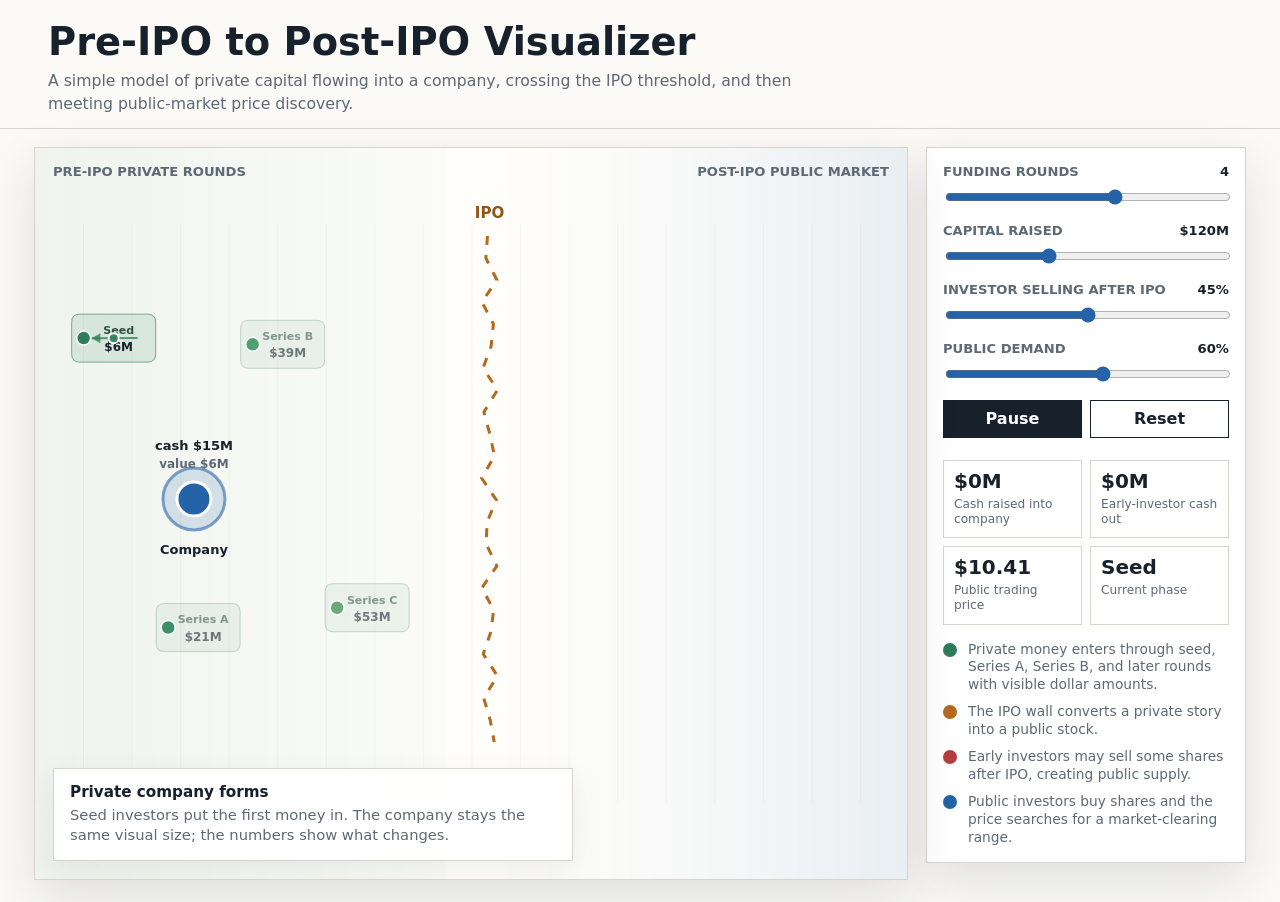
==== index.html @ 06669018 "Add IPO visualizer prototype" ====
<!doctype html>
<html lang="en">
<head>
  <meta charset="utf-8">
  <meta name="viewport" content="width=device-width, initial-scale=1">
  <title>Pre-IPO to Post-IPO Visualizer</title>
  <style>
    :root {
      --ink: #17212b;
      --muted: #5d6975;
      --paper: #fbfaf7;
      --line: #d9d4c9;
      --green: #2e7d58;
      --gold: #b36a1e;
      --blue: #2563a9;
      --red: #b43d3d;
      --panel: #ffffff;
      --shadow: 0 18px 48px rgba(23, 33, 43, 0.12);
    }

    * {
      box-sizing: border-box;
    }

    body {
      margin: 0;
      background: var(--paper);
      color: var(--ink);
      font-family: Inter, ui-sans-serif, system-ui, -apple-system, BlinkMacSystemFont, "Segoe UI", sans-serif;
    }

    main {
      min-height: 100vh;
      display: grid;
      grid-template-rows: auto 1fr;
    }

    header {
      padding: 22px clamp(18px, 4vw, 48px) 12px;
      border-bottom: 1px solid var(--line);
      background: rgba(251, 250, 247, 0.92);
    }

    h1 {
      margin: 0;
      font-size: clamp(1.55rem, 3vw, 2.55rem);
      line-height: 1.05;
      letter-spacing: 0;
    }

    .subhead {
      margin: 8px 0 0;
      max-width: 780px;
      color: var(--muted);
      font-size: 0.98rem;
      line-height: 1.45;
    }

    .app {
      display: grid;
      grid-template-columns: minmax(0, 1fr) 320px;
      gap: 18px;
      padding: 18px clamp(14px, 3vw, 34px) 24px;
      min-height: 0;
    }

    .stage-wrap {
      position: relative;
      min-height: 620px;
      border: 1px solid var(--line);
      background:
        linear-gradient(90deg, rgba(46, 125, 88, 0.08), rgba(46, 125, 88, 0.02) 47%, transparent 47%),
        linear-gradient(90deg, transparent 53%, rgba(37, 99, 169, 0.04), rgba(37, 99, 169, 0.10)),
        #fffefb;
      overflow: hidden;
      box-shadow: var(--shadow);
    }

    canvas {
      width: 100%;
      height: 100%;
      display: block;
    }

    .legend {
      position: absolute;
      left: 18px;
      right: 18px;
      top: 16px;
      display: flex;
      justify-content: space-between;
      pointer-events: none;
      color: var(--muted);
      font-size: 0.82rem;
      font-weight: 700;
      text-transform: uppercase;
    }

    .callout {
      position: absolute;
      left: 18px;
      bottom: 18px;
      width: min(520px, calc(100% - 36px));
      padding: 14px 16px;
      border: 1px solid var(--line);
      background: rgba(255, 255, 255, 0.92);
      box-shadow: 0 10px 30px rgba(23, 33, 43, 0.08);
    }

    .callout strong {
      display: block;
      margin-bottom: 4px;
      font-size: 0.95rem;
    }

    .callout span {
      display: block;
      color: var(--muted);
      font-size: 0.92rem;
      line-height: 1.4;
    }

    aside {
      align-self: start;
      border: 1px solid var(--line);
      background: var(--panel);
      box-shadow: var(--shadow);
      padding: 16px;
    }

    .controls {
      display: grid;
      gap: 16px;
    }

    .control {
      display: grid;
      gap: 8px;
    }

    label {
      display: flex;
      align-items: baseline;
      justify-content: space-between;
      gap: 12px;
      color: var(--muted);
      font-size: 0.82rem;
      font-weight: 700;
      text-transform: uppercase;
    }

    output {
      color: var(--ink);
      font-variant-numeric: tabular-nums;
    }

    input[type="range"] {
      width: 100%;
      accent-color: var(--blue);
    }

    .buttons {
      display: grid;
      grid-template-columns: 1fr 1fr;
      gap: 8px;
    }

    button {
      border: 1px solid var(--ink);
      background: var(--ink);
      color: white;
      min-height: 38px;
      font: inherit;
      font-weight: 750;
      cursor: pointer;
    }

    button.secondary {
      background: white;
      color: var(--ink);
    }

    .metrics {
      display: grid;
      grid-template-columns: 1fr 1fr;
      gap: 8px;
      margin-top: 6px;
    }

    .metric {
      border: 1px solid var(--line);
      padding: 10px;
      min-height: 74px;
    }

    .metric b {
      display: block;
      font-size: 1.25rem;
      line-height: 1.05;
      font-variant-numeric: tabular-nums;
    }

    .metric span {
      display: block;
      margin-top: 5px;
      color: var(--muted);
      font-size: 0.76rem;
      line-height: 1.25;
    }

    .key {
      margin-top: 16px;
      display: grid;
      gap: 9px;
      color: var(--muted);
      font-size: 0.86rem;
      line-height: 1.3;
    }

    .key-row {
      display: grid;
      grid-template-columns: 16px 1fr;
      gap: 9px;
      align-items: start;
    }

    .swatch {
      width: 14px;
      height: 14px;
      margin-top: 2px;
      border-radius: 50%;
      background: var(--blue);
    }

    .swatch.green {
      background: var(--green);
    }

    .swatch.gold {
      background: var(--gold);
    }

    .swatch.red {
      background: var(--red);
    }

    @media (max-width: 900px) {
      .app {
        grid-template-columns: 1fr;
      }

      .stage-wrap {
        min-height: 560px;
      }

      aside {
        order: -1;
      }
    }

    @media (max-width: 560px) {
      header {
        padding-top: 16px;
      }

      .stage-wrap {
        min-height: 500px;
      }

      .legend {
        font-size: 0.7rem;
      }

      .callout {
        padding: 12px;
      }
    }
  </style>
</head>
<body>
  <main>
    <header>
      <h1>Pre-IPO to Post-IPO Visualizer</h1>
      <p class="subhead">A simple model of private capital flowing into a company, crossing the IPO threshold, and then meeting public-market price discovery.</p>
    </header>

    <section class="app" aria-label="IPO visualizer">
      <div class="stage-wrap">
        <div class="legend">
          <span>Pre-IPO private rounds</span>
          <span>Post-IPO public market</span>
        </div>
        <canvas id="stage" aria-label="Animated diagram of private funding rounds and public market trading"></canvas>
        <div class="callout" aria-live="polite">
          <strong id="callout-title">Private company forms</strong>
          <span id="callout-copy">The company starts as a small dot. Early believers provide capital before the stock is public.</span>
        </div>
      </div>

      <aside>
        <div class="controls">
          <div class="control">
            <label for="rounds">Funding rounds <output id="rounds-out">4</output></label>
            <input id="rounds" type="range" min="1" max="6" value="4">
          </div>

          <div class="control">
            <label for="capital">Capital raised <output id="capital-out">$120M</output></label>
            <input id="capital" type="range" min="20" max="300" step="10" value="120">
          </div>

          <div class="control">
            <label for="selloff">Investor selling after IPO <output id="selloff-out">45%</output></label>
            <input id="selloff" type="range" min="0" max="90" step="5" value="45">
          </div>

          <div class="control">
            <label for="demand">Public demand <output id="demand-out">60%</output></label>
            <input id="demand" type="range" min="10" max="100" step="5" value="60">
          </div>

          <div class="buttons">
            <button id="play">Play</button>
            <button id="reset" class="secondary">Reset</button>
          </div>

          <div class="metrics">
            <div class="metric">
              <b id="value">$0M</b>
              <span>Cash raised into company</span>
            </div>
            <div class="metric">
              <b id="pressure">0%</b>
              <span>Early-investor cash out</span>
            </div>
            <div class="metric">
              <b id="price">$10.00</b>
              <span>Public trading price</span>
            </div>
            <div class="metric">
              <b id="phase">Seed</b>
              <span>Current phase</span>
            </div>
          </div>
        </div>

        <div class="key">
          <div class="key-row"><i class="swatch green"></i><span>Private money enters through seed, Series A, Series B, and later rounds with visible dollar amounts.</span></div>
          <div class="key-row"><i class="swatch gold"></i><span>The IPO wall converts a private story into a public stock.</span></div>
          <div class="key-row"><i class="swatch red"></i><span>Early investors may sell some shares after IPO, creating public supply.</span></div>
          <div class="key-row"><i class="swatch"></i><span>Public investors buy shares and the price searches for a market-clearing range.</span></div>
        </div>
      </aside>
    </section>
  </main>

  <script>
    const canvas = document.querySelector("#stage");
    const ctx = canvas.getContext("2d");
    const controls = {
      rounds: document.querySelector("#rounds"),
      capital: document.querySelector("#capital"),
      selloff: document.querySelector("#selloff"),
      demand: document.querySelector("#demand")
    };
    const output = {
      rounds: document.querySelector("#rounds-out"),
      capital: document.querySelector("#capital-out"),
      selloff: document.querySelector("#selloff-out"),
      demand: document.querySelector("#demand-out"),
      value: document.querySelector("#value"),
      pressure: document.querySelector("#pressure"),
      price: document.querySelector("#price"),
      phase: document.querySelector("#phase"),
      calloutTitle: document.querySelector("#callout-title"),
      calloutCopy: document.querySelector("#callout-copy")
    };
    const playButton = document.querySelector("#play");
    const resetButton = document.querySelector("#reset");

    let progress = 0;
    let playing = true;
    let lastTime = performance.now();

    const roundPalette = ["#2e7d58", "#3c8f66", "#4f9f73", "#6aa978", "#8a9954", "#9f7d32"];
    const roundNames = ["Seed", "Series A", "Series B", "Series C", "Series D", "Growth"];

    const phases = [
      {
        title: "Private company forms",
        copy: "Seed investors put the first money in. The company stays the same visual size; the numbers show what changes.",
        label: "Seed"
      },
      {
        title: "Private rounds fund the company",
        copy: "Seed, Series A, Series B, and later investors send cash into the company before anyone can buy it publicly.",
        label: "Series"
      },
      {
        title: "The company crosses the IPO wall",
        copy: "At IPO, the company becomes a public stock. Some new cash may go to the company, and some shares come from existing holders.",
        label: "IPO"
      },
      {
        title: "Early investors start cashing out",
        copy: "After the IPO and lockup windows, earlier investors can sell some shares. Red arrows show cash moving back to those holders.",
        label: "Exits"
      },
      {
        title: "Price discovery",
        copy: "Public investors buy and sell shares. The price settles around supply, demand, results, expectations, and market mood.",
        label: "Market"
      }
    ];

    function clamp(value, min, max) {
      return Math.max(min, Math.min(max, value));
    }

    function ease(t) {
      return t < 0.5 ? 4 * t * t * t : 1 - Math.pow(-2 * t + 2, 3) / 2;
    }

    function resize() {
      const rect = canvas.parentElement.getBoundingClientRect();
      const dpr = window.devicePixelRatio || 1;
      canvas.width = Math.floor(rect.width * dpr);
      canvas.height = Math.floor(rect.height * dpr);
      canvas.style.width = `${rect.width}px`;
      canvas.style.height = `${rect.height}px`;
      ctx.setTransform(dpr, 0, 0, dpr, 0, 0);
      draw();
    }

    function values() {
      return {
        rounds: Number(controls.rounds.value),
        capital: Number(controls.capital.value),
        selloff: Number(controls.selloff.value),
        demand: Number(controls.demand.value)
      };
    }

    function roundModel(state) {
      const weights = [0.035, 0.12, 0.22, 0.3, 0.35, 0.42].slice(0, state.rounds);
      const totalWeight = weights.reduce((sum, item) => sum + item, 0);
      let running = 0;

      return weights.map((weight, index) => {
        const amount = Math.max(1, Math.round(state.capital * weight / totalWeight));
        running += amount;
        const valuationMultiple = [8, 6, 5, 4.2, 3.7, 3.3][index] || 3;
        const valuation = Math.round(running * valuationMultiple + index * state.capital * 0.22);

        return {
          name: roundNames[index],
          amount,
          cumulative: running,
          valuation,
          color: roundPalette[index]
        };
      });
    }

    function currentCompanyX(w, wallX) {
      const leftStart = Math.max(94, w * 0.17);
      const leftLate = wallX - Math.max(70, w * 0.08);
      const publicSpot = wallX + Math.max(96, w * 0.13);

      if (progress < 0.5) {
        return leftStart + (leftLate - leftStart) * ease(clamp(progress / 0.5, 0, 1));
      }

      return leftLate + (publicSpot - leftLate) * ease(clamp((progress - 0.5) / 0.2, 0, 1));
    }

    function updateLabels(state) {
      output.rounds.value = state.rounds;
      output.capital.value = `$${state.capital}M`;
      output.selloff.value = `${state.selloff}%`;
      output.demand.value = `${state.demand}%`;

      const rounds = roundModel(state);
      const fundedCount = Math.min(
        state.rounds,
        Math.floor(state.rounds * clamp((progress - 0.06) / 0.4, 0, 1) + 0.001)
      );
      const cashRaised = rounds.slice(0, fundedCount).reduce((sum, item) => sum + item.amount, 0);
      const postIpo = clamp((progress - 0.56) / 0.44, 0, 1);
      const ipoPrimary = Math.round(state.capital * 0.42 * clamp((progress - 0.54) / 0.2, 0, 1));
      const exitCash = Math.round(state.capital * state.selloff / 100 * 0.82 * clamp((progress - 0.66) / 0.26, 0, 1));
      const fairPrice = 10 + state.capital / 45 + state.demand / 11 - state.selloff / 17;
      const wave = Math.sin(progress * Math.PI * 8) * (1 - Math.min(postIpo, 0.85)) * 1.2;
      const price = clamp(10 + (fairPrice - 10) * postIpo + wave, 3.25, 42);
      const phaseIndex = progress < 0.22 ? 0 : progress < 0.5 ? 1 : progress < 0.62 ? 2 : progress < 0.8 ? 3 : 4;

      output.value.textContent = `$${cashRaised + ipoPrimary}M`;
      output.pressure.textContent = `$${exitCash}M`;
      output.price.textContent = `$${price.toFixed(2)}`;
      output.phase.textContent = phases[phaseIndex].label;
      output.calloutTitle.textContent = phases[phaseIndex].title;
      output.calloutCopy.textContent = phases[phaseIndex].copy;
    }

    function line(x1, y1, x2, y2, color, width = 2, dash = []) {
      ctx.save();
      ctx.strokeStyle = color;
      ctx.lineWidth = width;
      ctx.setLineDash(dash);
      ctx.beginPath();
      ctx.moveTo(x1, y1);
      ctx.lineTo(x2, y2);
      ctx.stroke();
      ctx.restore();
    }

    function arrow(x1, y1, x2, y2, color, width = 2, dash = []) {
      const angle = Math.atan2(y2 - y1, x2 - x1);
      const headLength = 10;
      line(x1, y1, x2, y2, color, width, dash);
      ctx.save();
      ctx.fillStyle = color;
      ctx.beginPath();
      ctx.moveTo(x2, y2);
      ctx.lineTo(x2 - headLength * Math.cos(angle - Math.PI / 6), y2 - headLength * Math.sin(angle - Math.PI / 6));
      ctx.lineTo(x2 - headLength * Math.cos(angle + Math.PI / 6), y2 - headLength * Math.sin(angle + Math.PI / 6));
      ctx.closePath();
      ctx.fill();
      ctx.restore();
    }

    function circle(x, y, radius, fill, stroke = "rgba(23,33,43,.2)", width = 1) {
      ctx.save();
      ctx.fillStyle = fill;
      ctx.strokeStyle = stroke;
      ctx.lineWidth = width;
      ctx.beginPath();
      ctx.arc(x, y, radius, 0, Math.PI * 2);
      ctx.fill();
      ctx.stroke();
      ctx.restore();
    }

    function text(copy, x, y, size, color = "#17212b", weight = 700, align = "center") {
      ctx.save();
      ctx.fillStyle = color;
      ctx.font = `${weight} ${size}px Inter, system-ui, sans-serif`;
      ctx.textAlign = align;
      ctx.textBaseline = "middle";
      ctx.fillText(copy, x, y);
      ctx.restore();
    }

    function roundRect(x, y, width, height, radius, fill, stroke = "rgba(23,33,43,.15)") {
      ctx.save();
      ctx.fillStyle = fill;
      ctx.strokeStyle = stroke;
      ctx.lineWidth = 1;
      ctx.beginPath();
      ctx.moveTo(x + radius, y);
      ctx.lineTo(x + width - radius, y);
      ctx.quadraticCurveTo(x + width, y, x + width, y + radius);
      ctx.lineTo(x + width, y + height - radius);
      ctx.quadraticCurveTo(x + width, y + height, x + width - radius, y + height);
      ctx.lineTo(x + radius, y + height);
      ctx.quadraticCurveTo(x, y + height, x, y + height - radius);
      ctx.lineTo(x, y + radius);
      ctx.quadraticCurveTo(x, y, x + radius, y);
      ctx.fill();
      ctx.stroke();
      ctx.restore();
    }

    function drawIpoWall(x, top, bottom) {
      ctx.save();
      ctx.strokeStyle = "#b36a1e";
      ctx.lineWidth = 3;
      ctx.setLineDash([9, 10]);
      ctx.beginPath();
      for (let y = top; y <= bottom; y += 22) {
        const offset = Math.sin(y * 0.11) * 8;
        ctx.lineTo(x + offset, y);
      }
      ctx.stroke();
      ctx.restore();
      text("IPO", x, top - 22, 15, "#8f5418", 800);
    }

    function investorPosition(index, count, w, h, wallX) {
      const t = count === 1 ? 0.5 : index / (count - 1);
      const x = w * 0.09 + t * Math.max(1, wallX - w * 0.23);
      const y = h * (index % 2 === 0 ? 0.26 : 0.64) + Math.sin(index * 1.3) * 12;
      return { x, y };
    }

    function drawCompany(x, y, state, rounds, publicMode = false) {
      const fundedProgress = clamp((progress - 0.06) / 0.4, 0, 1);
      const fundedCash = Math.round(state.capital * fundedProgress);
      const latestRound = rounds[Math.min(rounds.length - 1, Math.floor(rounds.length * fundedProgress))] || rounds[0];
      const valuation = latestRound ? Math.round(latestRound.valuation * fundedProgress) : 0;

      circle(x, y, 31, publicMode ? "rgba(179, 106, 30, 0.18)" : "rgba(37, 99, 169, 0.16)", publicMode ? "rgba(179, 106, 30, 0.92)" : "rgba(37, 99, 169, 0.58)", 3);
      circle(x, y, 17, publicMode ? "#b36a1e" : "#2563a9", "white", 3);
      text(publicMode ? "IPO Co." : "Company", x, y + 52, 13, "#17212b", 850);
      text(`cash $${fundedCash}M`, x, y - 52, 13, "#17212b", 850);
      text(`value $${valuation}M`, x, y - 34, 12, "#5d6975", 750);
    }

    function drawFunding(state, w, h, wallX) {
      const centerY = h * 0.48;
      const companyX = currentCompanyX(w, wallX);
      const rounds = roundModel(state);
      const roundsVisible = Math.ceil(state.rounds * clamp((progress - 0.04) / 0.42, 0, 1));

      for (let i = 0; i < state.rounds; i += 1) {
        const round = rounds[i];
        const { x, y } = investorPosition(i, state.rounds, w, h, wallX);
        const active = i < roundsVisible;
        const alpha = active ? 1 : 0.2;
        roundRect(x - 42, y - 24, 84, 48, 8, `rgba(46, 125, 88, ${0.05 + alpha * 0.08})`, `rgba(46, 125, 88, ${0.18 + alpha * 0.42})`);
        circle(x - 30, y, 7, round.color, "white", 1.5);
        text(round.name, x + 5, y - 7, 11, `rgba(46, 81, 68, ${0.45 + alpha * 0.55})`, 850);
        text(`$${round.amount}M`, x + 5, y + 10, 12, `rgba(23, 33, 43, ${0.48 + alpha * 0.52})`, 850);

        const fly = clamp((progress - 0.1 - i * 0.045) / 0.22, 0, 1);
        const px = x + (companyX - x) * ease(fly);
        const py = y + (centerY - y) * ease(fly);
        if (fly > 0 && fly < 1) {
          arrow(x + 24, y, px - 22, py, `rgba(46, 125, 88, ${0.32 + alpha * 0.45})`, 2);
          circle(px, py, 5, "rgba(46, 125, 88, 0.9)", "white", 2);
        }
      }

      drawCompany(companyX, centerY, state, rounds, progress > 0.58);
    }

    function drawMarket(state, w, h, wallX) {
      const start = clamp((progress - 0.54) / 0.46, 0, 1);
      const sellStart = clamp((progress - 0.63) / 0.26, 0, 1);
      const demandStart = clamp((progress - 0.7) / 0.24, 0, 1);
      const centerY = h * 0.48;
      const companyX = currentCompanyX(w, wallX);
      const exchangeX = Math.min(w - 82, wallX + Math.max(92, w * 0.18));
      const rounds = roundModel(state);

      if (start > 0) {
        roundRect(exchangeX - 54, centerY - 34, 108, 68, 8, "rgba(255,255,255,.72)", "rgba(37,99,169,.25)");
        text("Public", exchangeX, centerY - 12, 13, "#2563a9", 850);
        text("market", exchangeX, centerY + 8, 13, "#2563a9", 850);
        arrow(companyX + 30, centerY, exchangeX - 56, centerY, "rgba(179, 106, 30, 0.8)", 2.5, [6, 5]);
        text(`IPO raises $${Math.round(state.capital * 0.42 * start)}M`, (companyX + exchangeX) / 2, centerY - 28, 12, "#8f5418", 800);
      }

      for (let i = 0; i < state.rounds; i += 1) {
        const { x, y } = investorPosition(i, state.rounds, w, h, wallX);
        const cashOut = Math.round(rounds[i].amount * state.selloff / 100 * 1.6);
        const exit = clamp(sellStart - i * 0.04, 0, 1);
        if (exit > 0) {
          const fromX = exchangeX - 20;
          const px = fromX + (x - fromX) * ease(exit);
          const py = centerY + (y - centerY) * ease(exit);
          arrow(fromX, centerY, px, py, "rgba(180, 61, 61, 0.65)", 2);
          circle(px, py, 5, "rgba(180, 61, 61, 0.9)", "white", 1.5);
          text(`+$${cashOut}M`, x, y + 38, 11, "rgba(180, 61, 61, 0.95)", 850);
        }
      }

      const buyers = Math.round(4 + state.demand / 13);
      for (let i = 0; i < buyers; i += 1) {
        const y = h * 0.22 + i * ((h * 0.52) / Math.max(buyers - 1, 1));
        const x = Math.min(w - 42, exchangeX + 92 + (i % 3) * 18);
        const buy = clamp(demandStart - i * 0.025, 0, 1);
        if (demandStart > 0) {
          circle(x, y, 6 + state.demand / 80, `rgba(37, 99, 169, ${0.25 + demandStart * 0.55})`, "white", 1.5);
          if (buy > 0) {
            const px = x + (exchangeX + 56 - x) * ease(buy);
            const py = y + (centerY - y) * ease(buy);
            arrow(x - 10, y, px, py, "rgba(37, 99, 169, 0.55)", 2);
          }
        }
      }

      if (start > 0) {
        const chartX = wallX + 82;
        const chartY = h * 0.75;
        const chartW = w - chartX - 36;
        const chartH = 96;
        line(chartX, chartY, chartX + chartW, chartY, "rgba(23,33,43,.26)", 1);
        line(chartX, chartY - chartH, chartX, chartY, "rgba(23,33,43,.16)", 1);

        ctx.save();
        ctx.strokeStyle = "#2563a9";
        ctx.lineWidth = 3;
        ctx.beginPath();
        const points = 42;
        for (let i = 0; i < points; i += 1) {
          const t = i / (points - 1);
          const wave = Math.sin(t * Math.PI * 3 + progress * 7) * (1 - t) * 22;
          const trend = (state.demand - state.selloff) * 0.36 * t;
          const x = chartX + t * chartW * start;
          const y = chartY - 44 - trend - wave;
          if (i === 0) ctx.moveTo(x, y);
          else ctx.lineTo(x, y);
        }
        ctx.stroke();
        ctx.restore();
        text("price discovery", chartX + chartW / 2, chartY + 24, 13, "#5d6975", 750);
      }
    }

    function draw() {
      const rect = canvas.getBoundingClientRect();
      const w = rect.width;
      const h = rect.height;
      const state = values();
      const wallX = w * 0.52;

      ctx.clearRect(0, 0, w, h);

      for (let i = 0; i < 18; i += 1) {
        const x = i * w / 18;
        line(x, 76, x, h - 76, "rgba(23,33,43,.035)", 1);
      }

      drawIpoWall(wallX, 88, h - 118);
      drawFunding(state, w, h, wallX);
      drawMarket(state, w, h, wallX);
      updateLabels(state);
    }

    function tick(now) {
      const delta = Math.min((now - lastTime) / 1000, 0.05);
      lastTime = now;
      if (playing) {
        progress += delta * 0.105;
        if (progress > 1) progress = 1;
      }
      draw();
      requestAnimationFrame(tick);
    }

    Object.values(controls).forEach((control) => {
      control.addEventListener("input", draw);
    });

    playButton.addEventListener("click", () => {
      playing = !playing;
      playButton.textContent = playing ? "Pause" : "Play";
    });

    resetButton.addEventListener("click", () => {
      progress = 0;
      playing = true;
      playButton.textContent = "Pause";
      draw();
    });

    window.addEventListener("resize", resize);
    playButton.textContent = "Pause";
    resize();
    requestAnimationFrame(tick);
  </script>
</body>
</html>
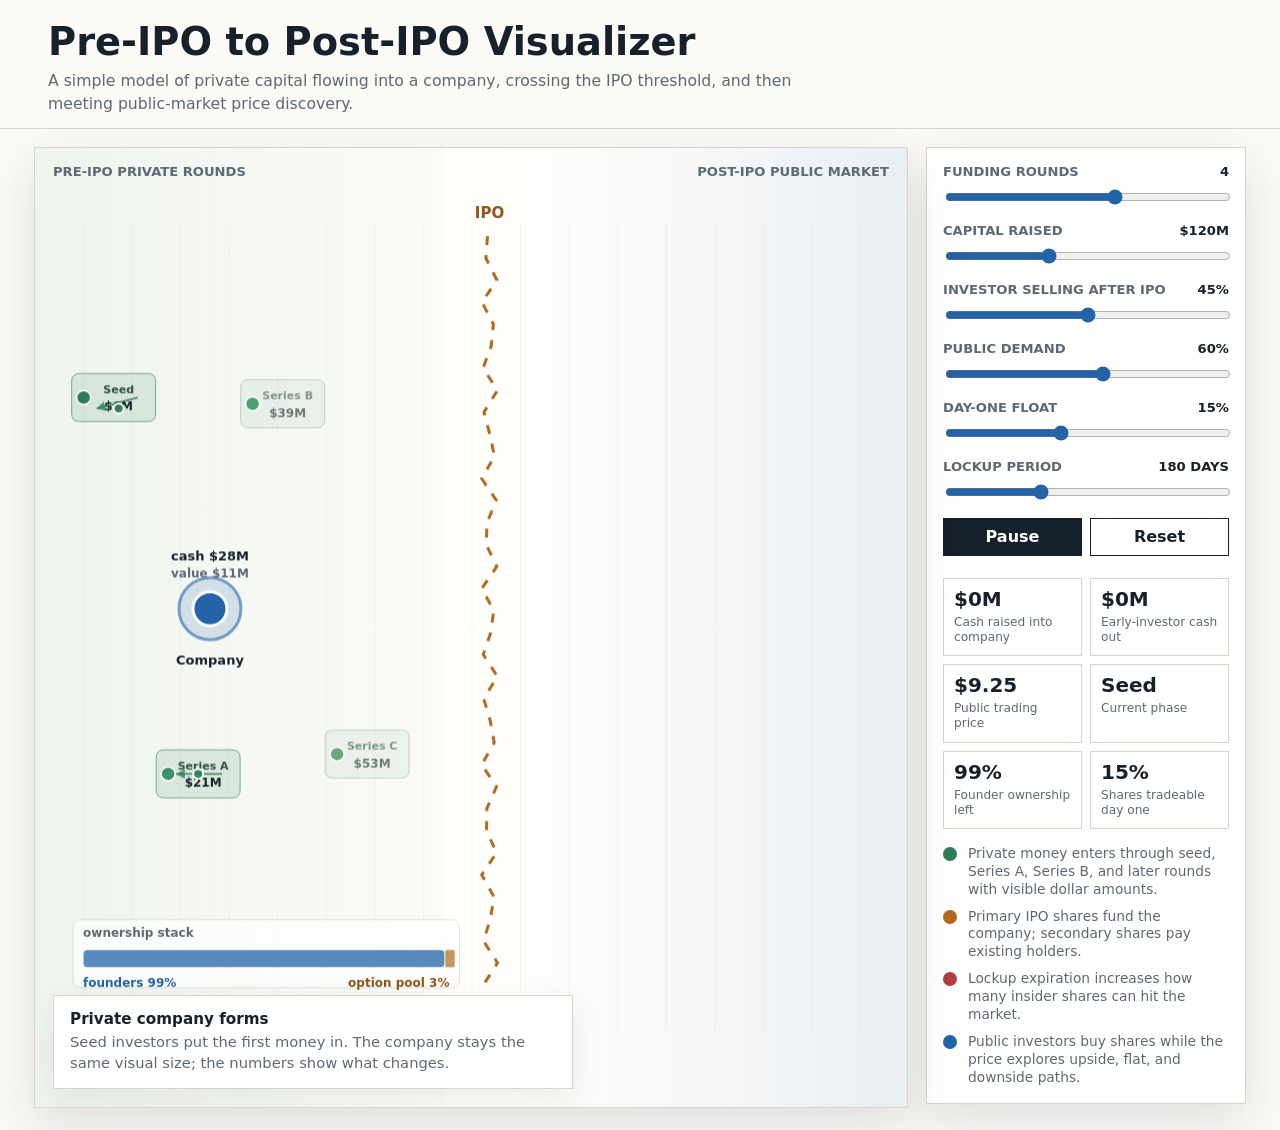
==== commit ab0e5e12: "Add dilution and lockup mechanics" ====
--- a/index.html
+++ b/index.html
@@ -319,6 +319,16 @@
             <input id="demand" type="range" min="10" max="100" step="5" value="60">
           </div>
 
+          <div class="control">
+            <label for="float">Day-one float <output id="float-out">15%</output></label>
+            <input id="float" type="range" min="5" max="30" step="1" value="15">
+          </div>
+
+          <div class="control">
+            <label for="lockup">Lockup period <output id="lockup-out">180 days</output></label>
+            <input id="lockup" type="range" min="90" max="365" step="15" value="180">
+          </div>
+
           <div class="buttons">
             <button id="play">Play</button>
             <button id="reset" class="secondary">Reset</button>
@@ -341,14 +351,22 @@
               <b id="phase">Seed</b>
               <span>Current phase</span>
             </div>
+            <div class="metric">
+              <b id="ownership">100%</b>
+              <span>Founder ownership left</span>
+            </div>
+            <div class="metric">
+              <b id="float-metric">15%</b>
+              <span>Shares tradeable day one</span>
+            </div>
           </div>
         </div>
 
         <div class="key">
           <div class="key-row"><i class="swatch green"></i><span>Private money enters through seed, Series A, Series B, and later rounds with visible dollar amounts.</span></div>
-          <div class="key-row"><i class="swatch gold"></i><span>The IPO wall converts a private story into a public stock.</span></div>
-          <div class="key-row"><i class="swatch red"></i><span>Early investors may sell some shares after IPO, creating public supply.</span></div>
-          <div class="key-row"><i class="swatch"></i><span>Public investors buy shares and the price searches for a market-clearing range.</span></div>
+          <div class="key-row"><i class="swatch gold"></i><span>Primary IPO shares fund the company; secondary shares pay existing holders.</span></div>
+          <div class="key-row"><i class="swatch red"></i><span>Lockup expiration increases how many insider shares can hit the market.</span></div>
+          <div class="key-row"><i class="swatch"></i><span>Public investors buy shares while the price explores upside, flat, and downside paths.</span></div>
         </div>
       </aside>
     </section>
@@ -361,17 +379,23 @@
       rounds: document.querySelector("#rounds"),
       capital: document.querySelector("#capital"),
       selloff: document.querySelector("#selloff"),
-      demand: document.querySelector("#demand")
+      demand: document.querySelector("#demand"),
+      float: document.querySelector("#float"),
+      lockup: document.querySelector("#lockup")
     };
     const output = {
       rounds: document.querySelector("#rounds-out"),
       capital: document.querySelector("#capital-out"),
       selloff: document.querySelector("#selloff-out"),
       demand: document.querySelector("#demand-out"),
+      float: document.querySelector("#float-out"),
+      lockup: document.querySelector("#lockup-out"),
       value: document.querySelector("#value"),
       pressure: document.querySelector("#pressure"),
       price: document.querySelector("#price"),
       phase: document.querySelector("#phase"),
+      ownership: document.querySelector("#ownership"),
+      floatMetric: document.querySelector("#float-metric"),
       calloutTitle: document.querySelector("#callout-title"),
       calloutCopy: document.querySelector("#callout-copy")
     };
@@ -393,22 +417,22 @@
       },
       {
         title: "Private rounds fund the company",
-        copy: "Seed, Series A, Series B, and later investors send cash into the company before anyone can buy it publicly.",
+        copy: "Seed, Series A, Series B, and later investors send cash into the company, while founder ownership is diluted.",
         label: "Series"
       },
       {
         title: "The company crosses the IPO wall",
-        copy: "At IPO, the company becomes a public stock. Some new cash may go to the company, and some shares come from existing holders.",
+        copy: "Primary IPO shares send cash to the company. Secondary shares send cash to existing holders, not the business.",
         label: "IPO"
       },
       {
-        title: "Early investors start cashing out",
-        copy: "After the IPO and lockup windows, earlier investors can sell some shares. Red arrows show cash moving back to those holders.",
-        label: "Exits"
+        title: "Lockup limits insider selling",
+        copy: "Most pre-IPO holders wait 90 to 180 days or more before they can sell freely. When the timer expires, supply can jump.",
+        label: "Lockup"
       },
       {
         title: "Price discovery",
-        copy: "Public investors buy and sell shares. The price settles around supply, demand, results, expectations, and market mood.",
+        copy: "Public investors buy and sell shares. The stock explores upside, flat, and downside paths as supply and demand change.",
         label: "Market"
       }
     ];
@@ -437,7 +461,9 @@
         rounds: Number(controls.rounds.value),
         capital: Number(controls.capital.value),
         selloff: Number(controls.selloff.value),
-        demand: Number(controls.demand.value)
+        demand: Number(controls.demand.value),
+        float: Number(controls.float.value),
+        lockup: Number(controls.lockup.value)
       };
     }
 
@@ -462,6 +488,39 @@
       });
     }
 
+    function ownershipModel(state) {
+      const roundDilution = [0.17, 0.19, 0.16, 0.12, 0.09, 0.08];
+      const optionPool = 0.12;
+      const fundedProgress = clamp((progress - 0.06) / 0.4, 0, 1);
+      const activeRounds = Math.min(state.rounds, Math.floor(state.rounds * fundedProgress + 0.001));
+      let founders = 1;
+      const investorSlices = [];
+
+      for (let i = 0; i < state.rounds; i += 1) {
+        const dilution = i < activeRounds ? roundDilution[i] : 0;
+        founders *= 1 - dilution;
+        investorSlices.push({
+          name: roundNames[i],
+          share: dilution,
+          color: roundPalette[i],
+          active: i < activeRounds
+        });
+      }
+
+      const optionSlice = optionPool * clamp(fundedProgress, 0, 1);
+      founders = Math.max(0.15, founders - optionSlice * 0.45);
+
+      return {
+        founders,
+        optionPool: optionSlice,
+        investors: investorSlices
+      };
+    }
+
+    function marketDays(state) {
+      return Math.round(clamp((progress - 0.58) / 0.42, 0, 1) * Math.max(365, state.lockup + 60));
+    }
+
     function currentCompanyX(w, wallX) {
       const leftStart = Math.max(94, w * 0.17);
       const leftLate = wallX - Math.max(70, w * 0.08);
@@ -479,8 +538,11 @@
       output.capital.value = `$${state.capital}M`;
       output.selloff.value = `${state.selloff}%`;
       output.demand.value = `${state.demand}%`;
+      output.float.value = `${state.float}%`;
+      output.lockup.value = `${state.lockup} days`;
 
       const rounds = roundModel(state);
+      const ownership = ownershipModel(state);
       const fundedCount = Math.min(
         state.rounds,
         Math.floor(state.rounds * clamp((progress - 0.06) / 0.4, 0, 1) + 0.001)
@@ -488,8 +550,10 @@
       const cashRaised = rounds.slice(0, fundedCount).reduce((sum, item) => sum + item.amount, 0);
       const postIpo = clamp((progress - 0.56) / 0.44, 0, 1);
       const ipoPrimary = Math.round(state.capital * 0.42 * clamp((progress - 0.54) / 0.2, 0, 1));
-      const exitCash = Math.round(state.capital * state.selloff / 100 * 0.82 * clamp((progress - 0.66) / 0.26, 0, 1));
-      const fairPrice = 10 + state.capital / 45 + state.demand / 11 - state.selloff / 17;
+      const lockupFactor = clamp((marketDays(state) - state.lockup) / 60, 0, 1);
+      const exitCash = Math.round(state.capital * state.selloff / 100 * 0.82 * lockupFactor);
+      const floatVolatility = clamp((25 - state.float) / 20, 0, 1.2);
+      const fairPrice = 10 + state.capital / 50 + state.demand / 12 - state.selloff / 18 + floatVolatility * 1.8;
       const wave = Math.sin(progress * Math.PI * 8) * (1 - Math.min(postIpo, 0.85)) * 1.2;
       const price = clamp(10 + (fairPrice - 10) * postIpo + wave, 3.25, 42);
       const phaseIndex = progress < 0.22 ? 0 : progress < 0.5 ? 1 : progress < 0.62 ? 2 : progress < 0.8 ? 3 : 4;
@@ -498,6 +562,8 @@
       output.pressure.textContent = `$${exitCash}M`;
       output.price.textContent = `$${price.toFixed(2)}`;
       output.phase.textContent = phases[phaseIndex].label;
+      output.ownership.textContent = `${Math.round(ownership.founders * 100)}%`;
+      output.floatMetric.textContent = `${state.float}%`;
       output.calloutTitle.textContent = phases[phaseIndex].title;
       output.calloutCopy.textContent = phases[phaseIndex].copy;
     }
@@ -586,6 +652,57 @@
       text("IPO", x, top - 22, 15, "#8f5418", 800);
     }
 
+    function drawOwnershipStack(state, rounds, w, h, wallX) {
+      const ownership = ownershipModel(state);
+      const x = Math.max(18, w * 0.055);
+      const y = h - 158;
+      const width = Math.max(210, wallX - x - 40);
+      const height = 18;
+      let cursor = x;
+
+      roundRect(x - 10, y - 30, width + 20, 68, 8, "rgba(255,255,255,.68)", "rgba(23,33,43,.12)");
+      text("ownership stack", x, y - 16, 12, "#5d6975", 800, "left");
+
+      const foundersWidth = width * ownership.founders;
+      roundRect(cursor, y, foundersWidth, height, 4, "rgba(37, 99, 169, .76)", "rgba(255,255,255,.9)");
+      cursor += foundersWidth;
+
+      ownership.investors.forEach((slice, index) => {
+        if (!slice.active) return;
+        const sliceWidth = Math.max(3, width * slice.share);
+        roundRect(cursor, y, sliceWidth, height, 2, `${slice.color}cc`, "rgba(255,255,255,.65)");
+        cursor += sliceWidth;
+        if (sliceWidth > 22) text(String(index + 1), cursor - sliceWidth / 2, y + height / 2, 9, "white", 850);
+      });
+
+      const optionWidth = Math.max(0, width * ownership.optionPool);
+      if (optionWidth > 3) {
+        roundRect(cursor, y, optionWidth, height, 2, "rgba(179, 106, 30, .72)", "rgba(255,255,255,.65)");
+      }
+
+      text(`founders ${Math.round(ownership.founders * 100)}%`, x, y + 34, 12, "#2563a9", 850, "left");
+      text(`option pool ${Math.round(ownership.optionPool * 100)}%`, x + width, y + 34, 12, "#8f5418", 850, "right");
+    }
+
+    function drawLockupTimer(state, w, h, wallX) {
+      const start = clamp((progress - 0.58) / 0.42, 0, 1);
+      if (start <= 0) return;
+
+      const days = marketDays(state);
+      const timerX = wallX + 44;
+      const timerY = h - 158;
+      const timerW = Math.max(160, w - timerX - 32);
+      const timerH = 12;
+      const fill = clamp(days / state.lockup, 0, 1);
+      const unlocked = days >= state.lockup;
+
+      roundRect(timerX - 10, timerY - 26, timerW + 20, 66, 8, "rgba(255,255,255,.65)", "rgba(23,33,43,.12)");
+      text(`lockup ${Math.min(days, state.lockup)} / ${state.lockup} days`, timerX, timerY - 13, 12, unlocked ? "#b43d3d" : "#5d6975", 850, "left");
+      roundRect(timerX, timerY, timerW, timerH, 6, "rgba(23,33,43,.08)", "rgba(23,33,43,.08)");
+      roundRect(timerX, timerY, timerW * fill, timerH, 6, unlocked ? "rgba(180,61,61,.78)" : "rgba(179,106,30,.72)", "rgba(255,255,255,.4)");
+      text(unlocked ? "insider shares unlock" : "most insiders still locked", timerX, timerY + 31, 12, unlocked ? "#b43d3d" : "#5d6975", 800, "left");
+    }
+
     function investorPosition(index, count, w, h, wallX) {
       const t = count === 1 ? 0.5 : index / (count - 1);
       const x = w * 0.09 + t * Math.max(1, wallX - w * 0.23);
@@ -632,11 +749,14 @@
       }
 
       drawCompany(companyX, centerY, state, rounds, progress > 0.58);
+      drawOwnershipStack(state, rounds, w, h, wallX);
     }
 
     function drawMarket(state, w, h, wallX) {
       const start = clamp((progress - 0.54) / 0.46, 0, 1);
-      const sellStart = clamp((progress - 0.63) / 0.26, 0, 1);
+      const days = marketDays(state);
+      const lockupFactor = clamp((days - state.lockup) / 60, 0, 1);
+      const sellStart = clamp((progress - 0.63) / 0.26, 0, 1) * lockupFactor;
       const demandStart = clamp((progress - 0.7) / 0.24, 0, 1);
       const centerY = h * 0.48;
       const companyX = currentCompanyX(w, wallX);
@@ -647,8 +767,10 @@
         roundRect(exchangeX - 54, centerY - 34, 108, 68, 8, "rgba(255,255,255,.72)", "rgba(37,99,169,.25)");
         text("Public", exchangeX, centerY - 12, 13, "#2563a9", 850);
         text("market", exchangeX, centerY + 8, 13, "#2563a9", 850);
-        arrow(companyX + 30, centerY, exchangeX - 56, centerY, "rgba(179, 106, 30, 0.8)", 2.5, [6, 5]);
-        text(`IPO raises $${Math.round(state.capital * 0.42 * start)}M`, (companyX + exchangeX) / 2, centerY - 28, 12, "#8f5418", 800);
+        arrow(companyX + 30, centerY - 8, exchangeX - 56, centerY - 8, "rgba(46, 125, 88, 0.78)", 2.5, [6, 5]);
+        arrow(exchangeX - 56, centerY + 13, companyX + 30, centerY + 13, "rgba(179, 106, 30, 0.72)", 2, [4, 5]);
+        text(`primary $${Math.round(state.capital * 0.42 * start)}M to company`, (companyX + exchangeX) / 2, centerY - 36, 12, "#2e7d58", 800);
+        text(`secondary $${Math.round(state.capital * 0.18 * start)}M to holders`, (companyX + exchangeX) / 2, centerY + 38, 12, "#8f5418", 800);
       }
 
       for (let i = 0; i < state.rounds; i += 1) {
@@ -682,21 +804,51 @@
 
       if (start > 0) {
         const chartX = wallX + 82;
-        const chartY = h * 0.75;
+        const chartY = h * 0.68;
         const chartW = w - chartX - 36;
         const chartH = 96;
         line(chartX, chartY, chartX + chartW, chartY, "rgba(23,33,43,.26)", 1);
         line(chartX, chartY - chartH, chartX, chartY, "rgba(23,33,43,.16)", 1);
+        text("2x", chartX - 10, chartY - chartH + 6, 10, "#5d6975", 750, "right");
+        text("1x", chartX - 10, chartY - 45, 10, "#5d6975", 750, "right");
+        text(".5x", chartX - 10, chartY - 8, 10, "#5d6975", 750, "right");
+
+        const path = (target, color, width, dash = []) => {
+          ctx.save();
+          ctx.strokeStyle = color;
+          ctx.lineWidth = width;
+          ctx.setLineDash(dash);
+          ctx.beginPath();
+          const points = 42;
+          for (let i = 0; i < points; i += 1) {
+            const t = i / (points - 1);
+            const x = chartX + t * chartW * start;
+            const curve = 1 - Math.exp(-t * 2.4);
+            const noise = Math.sin(t * Math.PI * 3 + progress * 7) * (1 - t) * 8;
+            const y = chartY - 44 - target * curve - noise;
+            if (i === 0) ctx.moveTo(x, y);
+            else ctx.lineTo(x, y);
+          }
+          ctx.stroke();
+          ctx.restore();
+        };
+
+        path(48, "rgba(46,125,88,.22)", 2, [5, 6]);
+        path(0, "rgba(93,105,117,.2)", 2, [5, 6]);
+        path(-34, "rgba(180,61,61,.18)", 2, [5, 6]);
 
         ctx.save();
         ctx.strokeStyle = "#2563a9";
         ctx.lineWidth = 3;
         ctx.beginPath();
         const points = 42;
+        const floatVolatility = clamp((25 - state.float) / 20, 0, 1.2);
+        const pressure = state.selloff * lockupFactor;
+        const target = (state.demand - pressure) * 0.46 + floatVolatility * 14;
         for (let i = 0; i < points; i += 1) {
           const t = i / (points - 1);
-          const wave = Math.sin(t * Math.PI * 3 + progress * 7) * (1 - t) * 22;
-          const trend = (state.demand - state.selloff) * 0.36 * t;
+          const wave = Math.sin(t * Math.PI * 3 + progress * 7) * (1 - t) * (14 + floatVolatility * 10);
+          const trend = target * t;
           const x = chartX + t * chartW * start;
           const y = chartY - 44 - trend - wave;
           if (i === 0) ctx.moveTo(x, y);
@@ -705,7 +857,10 @@
         ctx.stroke();
         ctx.restore();
         text("price discovery", chartX + chartW / 2, chartY + 24, 13, "#5d6975", 750);
-      }
+        text(`${state.float}% float`, chartX + chartW, chartY - chartH + 18, 12, "#2563a9", 850, "right");
+      }
+
+      drawLockupTimer(state, w, h, wallX);
     }
 
     function draw() {
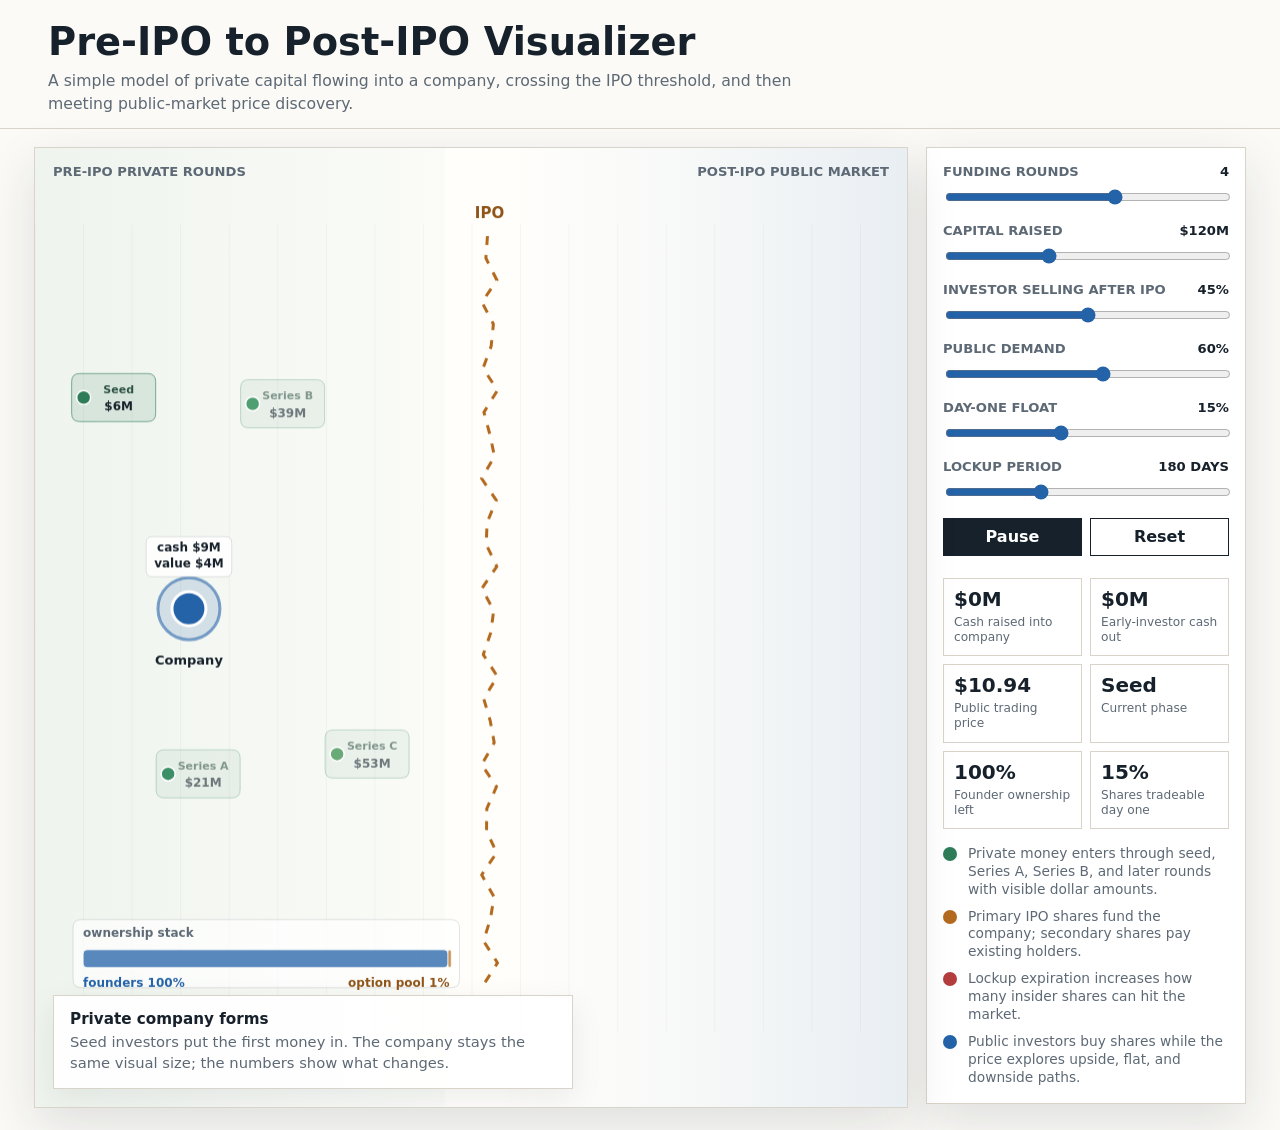
==== commit b4381dcf: "Improve end-state label readability" ====
--- a/index.html
+++ b/index.html
@@ -617,6 +617,31 @@
       ctx.restore();
     }
 
+    function labelBadge(lines, x, y, options = {}) {
+      const size = options.size || 12;
+      const color = options.color || "#17212b";
+      const fill = options.fill || "rgba(255,255,255,.86)";
+      const stroke = options.stroke || "rgba(23,33,43,.12)";
+      const align = options.align || "center";
+      const weight = options.weight || 800;
+      const paddingX = 8;
+      const paddingY = 6;
+      const lineHeight = size + 4;
+
+      ctx.save();
+      ctx.font = `${weight} ${size}px Inter, system-ui, sans-serif`;
+      const width = Math.max(...lines.map((lineItem) => ctx.measureText(lineItem).width)) + paddingX * 2;
+      const height = lines.length * lineHeight + paddingY * 2 - 4;
+      const left = align === "left" ? x : align === "right" ? x - width : x - width / 2;
+      roundRect(left, y - height / 2, width, height, 6, fill, stroke);
+      ctx.restore();
+
+      lines.forEach((lineItem, index) => {
+        const tx = align === "left" ? x + paddingX : align === "right" ? x - paddingX : x;
+        text(lineItem, tx, y - (lines.length - 1) * lineHeight / 2 + index * lineHeight, size, color, weight, align);
+      });
+    }
+
     function roundRect(x, y, width, height, radius, fill, stroke = "rgba(23,33,43,.15)") {
       ctx.save();
       ctx.fillStyle = fill;
@@ -718,9 +743,14 @@
 
       circle(x, y, 31, publicMode ? "rgba(179, 106, 30, 0.18)" : "rgba(37, 99, 169, 0.16)", publicMode ? "rgba(179, 106, 30, 0.92)" : "rgba(37, 99, 169, 0.58)", 3);
       circle(x, y, 17, publicMode ? "#b36a1e" : "#2563a9", "white", 3);
-      text(publicMode ? "IPO Co." : "Company", x, y + 52, 13, "#17212b", 850);
-      text(`cash $${fundedCash}M`, x, y - 52, 13, "#17212b", 850);
-      text(`value $${valuation}M`, x, y - 34, 12, "#5d6975", 750);
+      if (!publicMode) text("Company", x, y + 52, 13, "#17212b", 850);
+      if (!publicMode) {
+        labelBadge([`cash $${fundedCash}M`, `value $${valuation}M`], x, y - 52, {
+          color: "#17212b",
+          size: 12,
+          fill: "rgba(255,255,255,.8)"
+        });
+      }
     }
 
     function drawFunding(state, w, h, wallX) {
@@ -760,17 +790,24 @@
       const demandStart = clamp((progress - 0.7) / 0.24, 0, 1);
       const centerY = h * 0.48;
       const companyX = currentCompanyX(w, wallX);
-      const exchangeX = Math.min(w - 82, wallX + Math.max(92, w * 0.18));
+      const exchangeX = Math.min(w - 110, wallX + Math.max(126, w * 0.21));
       const rounds = roundModel(state);
 
       if (start > 0) {
         roundRect(exchangeX - 54, centerY - 34, 108, 68, 8, "rgba(255,255,255,.72)", "rgba(37,99,169,.25)");
         text("Public", exchangeX, centerY - 12, 13, "#2563a9", 850);
         text("market", exchangeX, centerY + 8, 13, "#2563a9", 850);
-        arrow(companyX + 30, centerY - 8, exchangeX - 56, centerY - 8, "rgba(46, 125, 88, 0.78)", 2.5, [6, 5]);
-        arrow(exchangeX - 56, centerY + 13, companyX + 30, centerY + 13, "rgba(179, 106, 30, 0.72)", 2, [4, 5]);
-        text(`primary $${Math.round(state.capital * 0.42 * start)}M to company`, (companyX + exchangeX) / 2, centerY - 36, 12, "#2e7d58", 800);
-        text(`secondary $${Math.round(state.capital * 0.18 * start)}M to holders`, (companyX + exchangeX) / 2, centerY + 38, 12, "#8f5418", 800);
+        arrow(companyX + 30, centerY - 28, exchangeX - 56, centerY - 28, "rgba(46, 125, 88, 0.78)", 2.5, [6, 5]);
+        arrow(exchangeX - 56, centerY + 30, companyX + 30, centerY + 30, "rgba(179, 106, 30, 0.72)", 2, [4, 5]);
+        labelBadge([`primary $${Math.round(state.capital * 0.42 * start)}M`, "to company"], exchangeX - 88, centerY - 62, {
+          color: "#2e7d58",
+          fill: "rgba(255,255,255,.88)"
+        });
+        labelBadge([`secondary $${Math.round(state.capital * 0.18 * start)}M`, "to holders"], wallX + 10, centerY + 72, {
+          color: "#8f5418",
+          fill: "rgba(255,255,255,.9)",
+          align: "left"
+        });
       }
 
       for (let i = 0; i < state.rounds; i += 1) {
@@ -778,10 +815,11 @@
         const cashOut = Math.round(rounds[i].amount * state.selloff / 100 * 1.6);
         const exit = clamp(sellStart - i * 0.04, 0, 1);
         if (exit > 0) {
-          const fromX = exchangeX - 20;
+          const fromX = exchangeX - 62;
+          const fromY = centerY + 34;
           const px = fromX + (x - fromX) * ease(exit);
-          const py = centerY + (y - centerY) * ease(exit);
-          arrow(fromX, centerY, px, py, "rgba(180, 61, 61, 0.65)", 2);
+          const py = fromY + (y - fromY) * ease(exit);
+          arrow(fromX, fromY, px, py, "rgba(180, 61, 61, 0.65)", 2);
           circle(px, py, 5, "rgba(180, 61, 61, 0.9)", "white", 1.5);
           text(`+$${cashOut}M`, x, y + 38, 11, "rgba(180, 61, 61, 0.95)", 850);
         }
@@ -856,7 +894,6 @@
         }
         ctx.stroke();
         ctx.restore();
-        text("price discovery", chartX + chartW / 2, chartY + 24, 13, "#5d6975", 750);
         text(`${state.float}% float`, chartX + chartW, chartY - chartH + 18, 12, "#2563a9", 850, "right");
       }
 
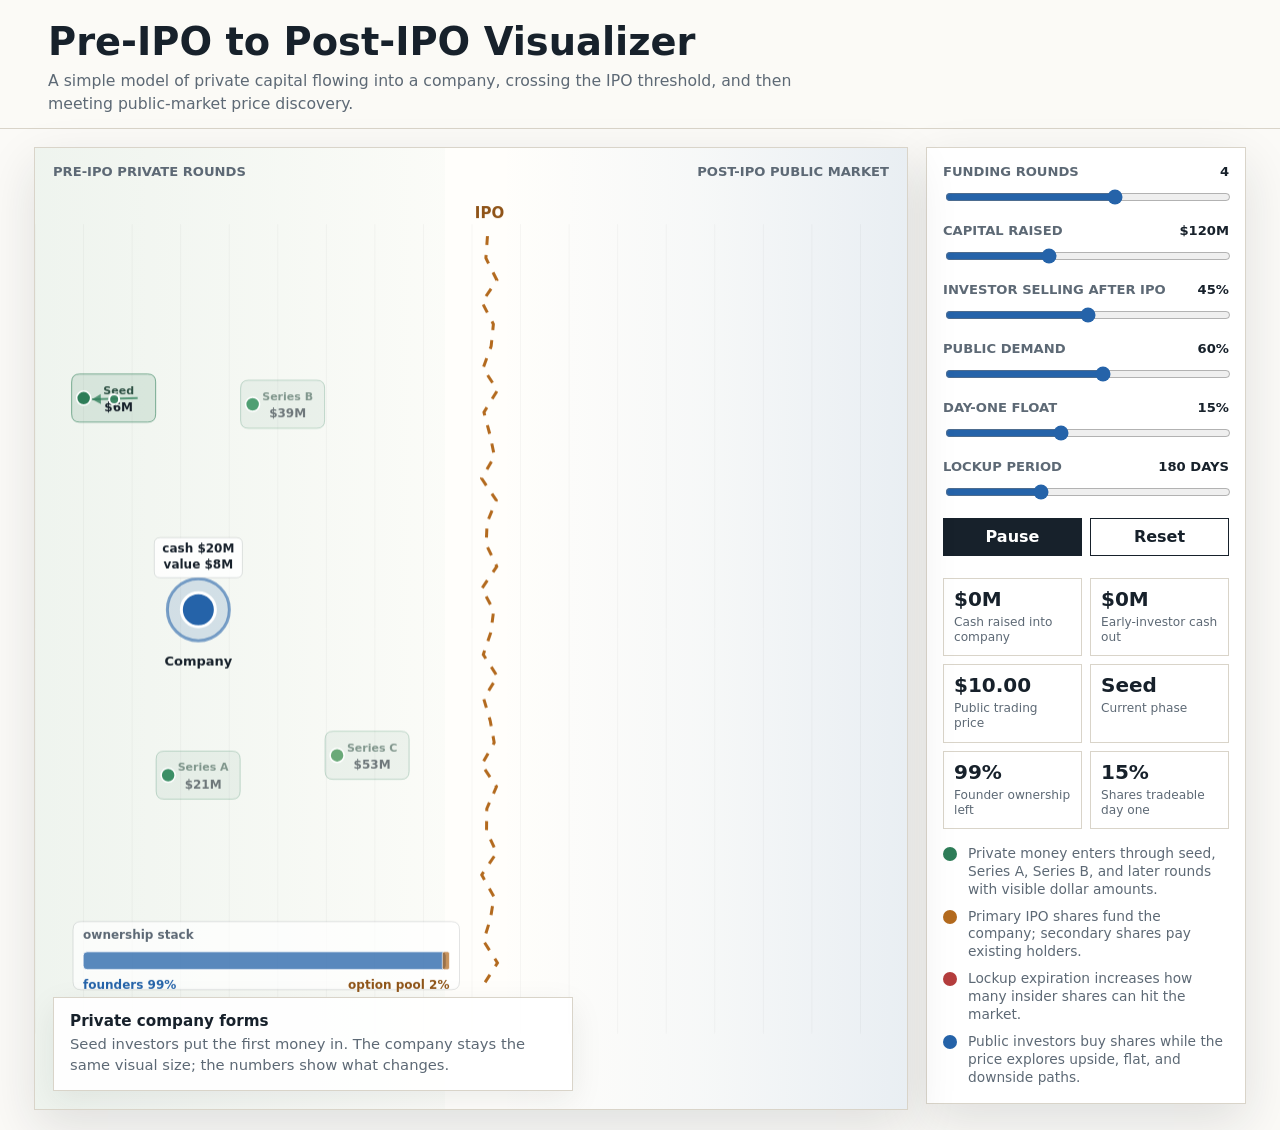
==== commit ebfc35a2: "Fix visual alignment from feedback" ====
--- a/index.html
+++ b/index.html
@@ -524,7 +524,7 @@
     function currentCompanyX(w, wallX) {
       const leftStart = Math.max(94, w * 0.17);
       const leftLate = wallX - Math.max(70, w * 0.08);
-      const publicSpot = wallX + Math.max(96, w * 0.13);
+      const publicSpot = wallX + Math.max(62, w * 0.085);
 
       if (progress < 0.5) {
         return leftStart + (leftLate - leftStart) * ease(clamp(progress / 0.5, 0, 1));
@@ -590,6 +590,32 @@
       ctx.moveTo(x2, y2);
       ctx.lineTo(x2 - headLength * Math.cos(angle - Math.PI / 6), y2 - headLength * Math.sin(angle - Math.PI / 6));
       ctx.lineTo(x2 - headLength * Math.cos(angle + Math.PI / 6), y2 - headLength * Math.sin(angle + Math.PI / 6));
+      ctx.closePath();
+      ctx.fill();
+      ctx.restore();
+    }
+
+    function elbowArrow(points, color, width = 2, dash = []) {
+      const end = points[points.length - 1];
+      const beforeEnd = points[points.length - 2];
+      const angle = Math.atan2(end.y - beforeEnd.y, end.x - beforeEnd.x);
+      const headLength = 10;
+
+      ctx.save();
+      ctx.strokeStyle = color;
+      ctx.lineWidth = width;
+      ctx.setLineDash(dash);
+      ctx.beginPath();
+      ctx.moveTo(points[0].x, points[0].y);
+      for (let i = 1; i < points.length; i += 1) {
+        ctx.lineTo(points[i].x, points[i].y);
+      }
+      ctx.stroke();
+      ctx.fillStyle = color;
+      ctx.beginPath();
+      ctx.moveTo(end.x, end.y);
+      ctx.lineTo(end.x - headLength * Math.cos(angle - Math.PI / 6), end.y - headLength * Math.sin(angle - Math.PI / 6));
+      ctx.lineTo(end.x - headLength * Math.cos(angle + Math.PI / 6), end.y - headLength * Math.sin(angle + Math.PI / 6));
       ctx.closePath();
       ctx.fill();
       ctx.restore();
@@ -692,17 +718,21 @@
       roundRect(cursor, y, foundersWidth, height, 4, "rgba(37, 99, 169, .76)", "rgba(255,255,255,.9)");
       cursor += foundersWidth;
 
-      ownership.investors.forEach((slice, index) => {
-        if (!slice.active) return;
-        const sliceWidth = Math.max(3, width * slice.share);
+      const optionWidth = width * ownership.optionPool;
+      const activeInvestors = ownership.investors.filter((slice) => slice.active);
+      const rawInvestorTotal = activeInvestors.reduce((sum, slice) => sum + slice.share, 0);
+      const investorWidth = Math.max(0, width - foundersWidth - optionWidth);
+
+      activeInvestors.forEach((slice, index) => {
+        const sliceWidth = rawInvestorTotal > 0 ? investorWidth * (slice.share / rawInvestorTotal) : 0;
+        if (sliceWidth < 2) return;
         roundRect(cursor, y, sliceWidth, height, 2, `${slice.color}cc`, "rgba(255,255,255,.65)");
         cursor += sliceWidth;
         if (sliceWidth > 22) text(String(index + 1), cursor - sliceWidth / 2, y + height / 2, 9, "white", 850);
       });
 
-      const optionWidth = Math.max(0, width * ownership.optionPool);
       if (optionWidth > 3) {
-        roundRect(cursor, y, optionWidth, height, 2, "rgba(179, 106, 30, .72)", "rgba(255,255,255,.65)");
+        roundRect(x + width - optionWidth, y, optionWidth, height, 2, "rgba(179, 106, 30, .72)", "rgba(255,255,255,.65)");
       }
 
       text(`founders ${Math.round(ownership.founders * 100)}%`, x, y + 34, 12, "#2563a9", 850, "left");
@@ -797,8 +827,8 @@
         roundRect(exchangeX - 54, centerY - 34, 108, 68, 8, "rgba(255,255,255,.72)", "rgba(37,99,169,.25)");
         text("Public", exchangeX, centerY - 12, 13, "#2563a9", 850);
         text("market", exchangeX, centerY + 8, 13, "#2563a9", 850);
-        arrow(companyX + 30, centerY - 28, exchangeX - 56, centerY - 28, "rgba(46, 125, 88, 0.78)", 2.5, [6, 5]);
-        arrow(exchangeX - 56, centerY + 30, companyX + 30, centerY + 30, "rgba(179, 106, 30, 0.72)", 2, [4, 5]);
+        arrow(companyX + 33, centerY - 28, exchangeX - 58, centerY - 28, "rgba(46, 125, 88, 0.78)", 2.5, [6, 5]);
+        arrow(exchangeX - 58, centerY + 30, companyX + 33, centerY + 30, "rgba(179, 106, 30, 0.72)", 2, [4, 5]);
         labelBadge([`primary $${Math.round(state.capital * 0.42 * start)}M`, "to company"], exchangeX - 88, centerY - 62, {
           color: "#2e7d58",
           fill: "rgba(255,255,255,.88)"
@@ -815,12 +845,10 @@
         const cashOut = Math.round(rounds[i].amount * state.selloff / 100 * 1.6);
         const exit = clamp(sellStart - i * 0.04, 0, 1);
         if (exit > 0) {
-          const fromX = exchangeX - 62;
-          const fromY = centerY + 34;
-          const px = fromX + (x - fromX) * ease(exit);
-          const py = fromY + (y - fromY) * ease(exit);
-          arrow(fromX, fromY, px, py, "rgba(180, 61, 61, 0.65)", 2);
-          circle(px, py, 5, "rgba(180, 61, 61, 0.9)", "white", 1.5);
+          const markerX = x + 42;
+          const markerY = y - 4;
+          arrow(markerX + 18, markerY, markerX + 3, markerY, "rgba(180, 61, 61, 0.72)", 2);
+          circle(markerX + 3, markerY, 4.5, "rgba(180, 61, 61, 0.92)", "white", 1.5);
           text(`+$${cashOut}M`, x, y + 38, 11, "rgba(180, 61, 61, 0.95)", 850);
         }
       }
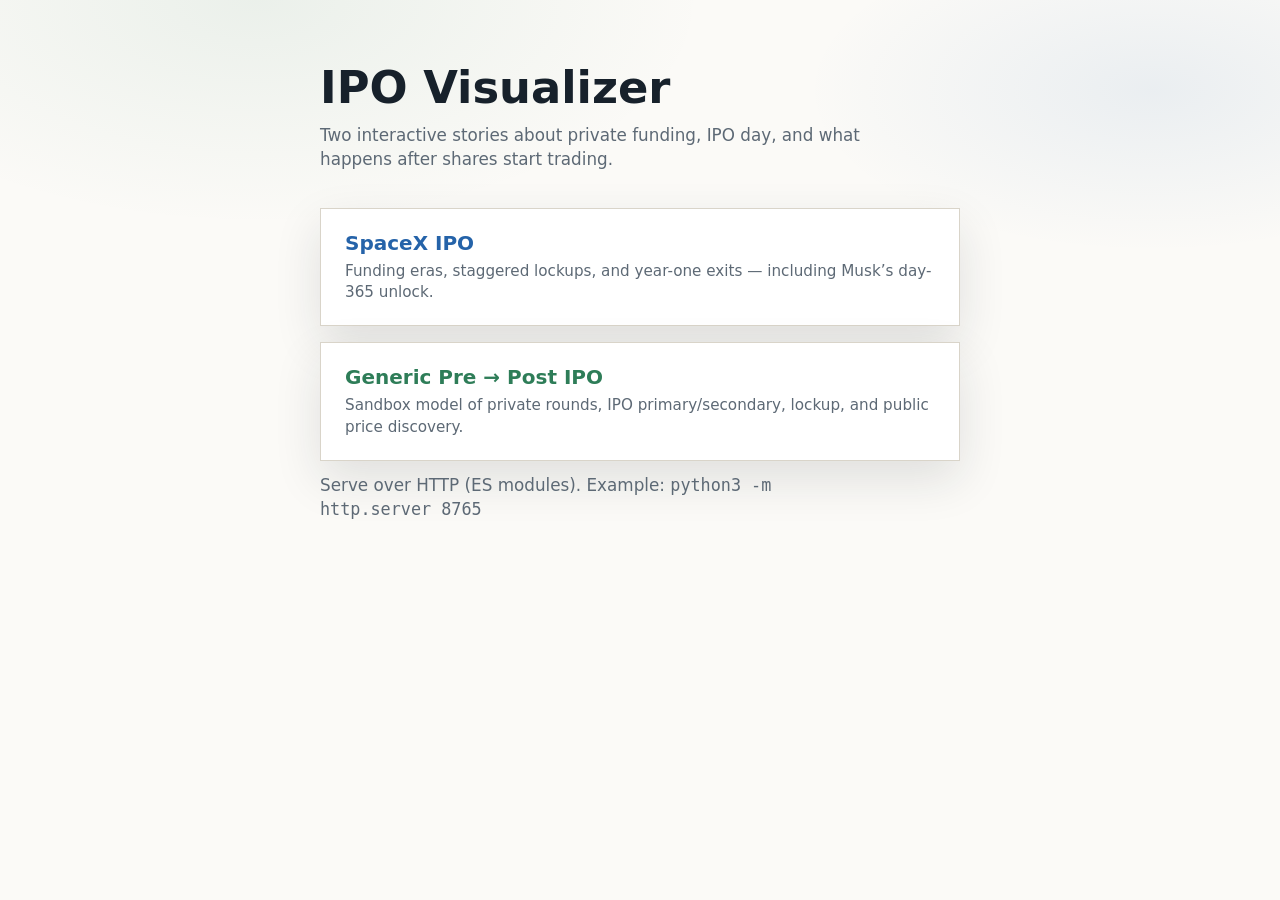
==== commit 7a20b91b: "Restructure into vanilla ES modules with SpaceX and generic stories. Split the monolithic HTML into " ====
--- a/index.html
+++ b/index.html
@@ -3,982 +3,26 @@
 <head>
   <meta charset="utf-8">
   <meta name="viewport" content="width=device-width, initial-scale=1">
-  <title>Pre-IPO to Post-IPO Visualizer</title>
-  <style>
-    :root {
-      --ink: #17212b;
-      --muted: #5d6975;
-      --paper: #fbfaf7;
-      --line: #d9d4c9;
-      --green: #2e7d58;
-      --gold: #b36a1e;
-      --blue: #2563a9;
-      --red: #b43d3d;
-      --panel: #ffffff;
-      --shadow: 0 18px 48px rgba(23, 33, 43, 0.12);
-    }
-
-    * {
-      box-sizing: border-box;
-    }
-
-    body {
-      margin: 0;
-      background: var(--paper);
-      color: var(--ink);
-      font-family: Inter, ui-sans-serif, system-ui, -apple-system, BlinkMacSystemFont, "Segoe UI", sans-serif;
-    }
-
-    main {
-      min-height: 100vh;
-      display: grid;
-      grid-template-rows: auto 1fr;
-    }
-
-    header {
-      padding: 22px clamp(18px, 4vw, 48px) 12px;
-      border-bottom: 1px solid var(--line);
-      background: rgba(251, 250, 247, 0.92);
-    }
-
-    h1 {
-      margin: 0;
-      font-size: clamp(1.55rem, 3vw, 2.55rem);
-      line-height: 1.05;
-      letter-spacing: 0;
-    }
-
-    .subhead {
-      margin: 8px 0 0;
-      max-width: 780px;
-      color: var(--muted);
-      font-size: 0.98rem;
-      line-height: 1.45;
-    }
-
-    .app {
-      display: grid;
-      grid-template-columns: minmax(0, 1fr) 320px;
-      gap: 18px;
-      padding: 18px clamp(14px, 3vw, 34px) 24px;
-      min-height: 0;
-    }
-
-    .stage-wrap {
-      position: relative;
-      min-height: 620px;
-      border: 1px solid var(--line);
-      background:
-        linear-gradient(90deg, rgba(46, 125, 88, 0.08), rgba(46, 125, 88, 0.02) 47%, transparent 47%),
-        linear-gradient(90deg, transparent 53%, rgba(37, 99, 169, 0.04), rgba(37, 99, 169, 0.10)),
-        #fffefb;
-      overflow: hidden;
-      box-shadow: var(--shadow);
-    }
-
-    canvas {
-      width: 100%;
-      height: 100%;
-      display: block;
-    }
-
-    .legend {
-      position: absolute;
-      left: 18px;
-      right: 18px;
-      top: 16px;
-      display: flex;
-      justify-content: space-between;
-      pointer-events: none;
-      color: var(--muted);
-      font-size: 0.82rem;
-      font-weight: 700;
-      text-transform: uppercase;
-    }
-
-    .callout {
-      position: absolute;
-      left: 18px;
-      bottom: 18px;
-      width: min(520px, calc(100% - 36px));
-      padding: 14px 16px;
-      border: 1px solid var(--line);
-      background: rgba(255, 255, 255, 0.92);
-      box-shadow: 0 10px 30px rgba(23, 33, 43, 0.08);
-    }
-
-    .callout strong {
-      display: block;
-      margin-bottom: 4px;
-      font-size: 0.95rem;
-    }
-
-    .callout span {
-      display: block;
-      color: var(--muted);
-      font-size: 0.92rem;
-      line-height: 1.4;
-    }
-
-    aside {
-      align-self: start;
-      border: 1px solid var(--line);
-      background: var(--panel);
-      box-shadow: var(--shadow);
-      padding: 16px;
-    }
-
-    .controls {
-      display: grid;
-      gap: 16px;
-    }
-
-    .control {
-      display: grid;
-      gap: 8px;
-    }
-
-    label {
-      display: flex;
-      align-items: baseline;
-      justify-content: space-between;
-      gap: 12px;
-      color: var(--muted);
-      font-size: 0.82rem;
-      font-weight: 700;
-      text-transform: uppercase;
-    }
-
-    output {
-      color: var(--ink);
-      font-variant-numeric: tabular-nums;
-    }
-
-    input[type="range"] {
-      width: 100%;
-      accent-color: var(--blue);
-    }
-
-    .buttons {
-      display: grid;
-      grid-template-columns: 1fr 1fr;
-      gap: 8px;
-    }
-
-    button {
-      border: 1px solid var(--ink);
-      background: var(--ink);
-      color: white;
-      min-height: 38px;
-      font: inherit;
-      font-weight: 750;
-      cursor: pointer;
-    }
-
-    button.secondary {
-      background: white;
-      color: var(--ink);
-    }
-
-    .metrics {
-      display: grid;
-      grid-template-columns: 1fr 1fr;
-      gap: 8px;
-      margin-top: 6px;
-    }
-
-    .metric {
-      border: 1px solid var(--line);
-      padding: 10px;
-      min-height: 74px;
-    }
-
-    .metric b {
-      display: block;
-      font-size: 1.25rem;
-      line-height: 1.05;
-      font-variant-numeric: tabular-nums;
-    }
-
-    .metric span {
-      display: block;
-      margin-top: 5px;
-      color: var(--muted);
-      font-size: 0.76rem;
-      line-height: 1.25;
-    }
-
-    .key {
-      margin-top: 16px;
-      display: grid;
-      gap: 9px;
-      color: var(--muted);
-      font-size: 0.86rem;
-      line-height: 1.3;
-    }
-
-    .key-row {
-      display: grid;
-      grid-template-columns: 16px 1fr;
-      gap: 9px;
-      align-items: start;
-    }
-
-    .swatch {
-      width: 14px;
-      height: 14px;
-      margin-top: 2px;
-      border-radius: 50%;
-      background: var(--blue);
-    }
-
-    .swatch.green {
-      background: var(--green);
-    }
-
-    .swatch.gold {
-      background: var(--gold);
-    }
-
-    .swatch.red {
-      background: var(--red);
-    }
-
-    @media (max-width: 900px) {
-      .app {
-        grid-template-columns: 1fr;
-      }
-
-      .stage-wrap {
-        min-height: 560px;
-      }
-
-      aside {
-        order: -1;
-      }
-    }
-
-    @media (max-width: 560px) {
-      header {
-        padding-top: 16px;
-      }
-
-      .stage-wrap {
-        min-height: 500px;
-      }
-
-      .legend {
-        font-size: 0.7rem;
-      }
-
-      .callout {
-        padding: 12px;
-      }
-    }
-  </style>
+  <title>IPO Visualizer</title>
+  <link rel="stylesheet" href="css/landing.css">
 </head>
 <body>
-  <main>
-    <header>
-      <h1>Pre-IPO to Post-IPO Visualizer</h1>
-      <p class="subhead">A simple model of private capital flowing into a company, crossing the IPO threshold, and then meeting public-market price discovery.</p>
-    </header>
+  <main class="landing">
+    <h1>IPO Visualizer</h1>
+    <p>Two interactive stories about private funding, IPO day, and what happens after shares start trading.</p>
 
-    <section class="app" aria-label="IPO visualizer">
-      <div class="stage-wrap">
-        <div class="legend">
-          <span>Pre-IPO private rounds</span>
-          <span>Post-IPO public market</span>
-        </div>
-        <canvas id="stage" aria-label="Animated diagram of private funding rounds and public market trading"></canvas>
-        <div class="callout" aria-live="polite">
-          <strong id="callout-title">Private company forms</strong>
-          <span id="callout-copy">The company starts as a small dot. Early believers provide capital before the stock is public.</span>
-        </div>
-      </div>
+    <div class="cards">
+      <a class="card spacex" href="spacex.html">
+        <strong>SpaceX IPO</strong>
+        <span>Funding eras, staggered lockups, and year-one exits — including Musk’s day-365 unlock.</span>
+      </a>
+      <a class="card generic" href="generic.html">
+        <strong>Generic Pre → Post IPO</strong>
+        <span>Sandbox model of private rounds, IPO primary/secondary, lockup, and public price discovery.</span>
+      </a>
+    </div>
 
-      <aside>
-        <div class="controls">
-          <div class="control">
-            <label for="rounds">Funding rounds <output id="rounds-out">4</output></label>
-            <input id="rounds" type="range" min="1" max="6" value="4">
-          </div>
-
-          <div class="control">
-            <label for="capital">Capital raised <output id="capital-out">$120M</output></label>
-            <input id="capital" type="range" min="20" max="300" step="10" value="120">
-          </div>
-
-          <div class="control">
-            <label for="selloff">Investor selling after IPO <output id="selloff-out">45%</output></label>
-            <input id="selloff" type="range" min="0" max="90" step="5" value="45">
-          </div>
-
-          <div class="control">
-            <label for="demand">Public demand <output id="demand-out">60%</output></label>
-            <input id="demand" type="range" min="10" max="100" step="5" value="60">
-          </div>
-
-          <div class="control">
-            <label for="float">Day-one float <output id="float-out">15%</output></label>
-            <input id="float" type="range" min="5" max="30" step="1" value="15">
-          </div>
-
-          <div class="control">
-            <label for="lockup">Lockup period <output id="lockup-out">180 days</output></label>
-            <input id="lockup" type="range" min="90" max="365" step="15" value="180">
-          </div>
-
-          <div class="buttons">
-            <button id="play">Play</button>
-            <button id="reset" class="secondary">Reset</button>
-          </div>
-
-          <div class="metrics">
-            <div class="metric">
-              <b id="value">$0M</b>
-              <span>Cash raised into company</span>
-            </div>
-            <div class="metric">
-              <b id="pressure">0%</b>
-              <span>Early-investor cash out</span>
-            </div>
-            <div class="metric">
-              <b id="price">$10.00</b>
-              <span>Public trading price</span>
-            </div>
-            <div class="metric">
-              <b id="phase">Seed</b>
-              <span>Current phase</span>
-            </div>
-            <div class="metric">
-              <b id="ownership">100%</b>
-              <span>Founder ownership left</span>
-            </div>
-            <div class="metric">
-              <b id="float-metric">15%</b>
-              <span>Shares tradeable day one</span>
-            </div>
-          </div>
-        </div>
-
-        <div class="key">
-          <div class="key-row"><i class="swatch green"></i><span>Private money enters through seed, Series A, Series B, and later rounds with visible dollar amounts.</span></div>
-          <div class="key-row"><i class="swatch gold"></i><span>Primary IPO shares fund the company; secondary shares pay existing holders.</span></div>
-          <div class="key-row"><i class="swatch red"></i><span>Lockup expiration increases how many insider shares can hit the market.</span></div>
-          <div class="key-row"><i class="swatch"></i><span>Public investors buy shares while the price explores upside, flat, and downside paths.</span></div>
-        </div>
-      </aside>
-    </section>
+    <p class="note">Serve over HTTP (ES modules). Example: <code>python3 -m http.server 8765</code></p>
   </main>
-
-  <script>
-    const canvas = document.querySelector("#stage");
-    const ctx = canvas.getContext("2d");
-    const controls = {
-      rounds: document.querySelector("#rounds"),
-      capital: document.querySelector("#capital"),
-      selloff: document.querySelector("#selloff"),
-      demand: document.querySelector("#demand"),
-      float: document.querySelector("#float"),
-      lockup: document.querySelector("#lockup")
-    };
-    const output = {
-      rounds: document.querySelector("#rounds-out"),
-      capital: document.querySelector("#capital-out"),
-      selloff: document.querySelector("#selloff-out"),
-      demand: document.querySelector("#demand-out"),
-      float: document.querySelector("#float-out"),
-      lockup: document.querySelector("#lockup-out"),
-      value: document.querySelector("#value"),
-      pressure: document.querySelector("#pressure"),
-      price: document.querySelector("#price"),
-      phase: document.querySelector("#phase"),
-      ownership: document.querySelector("#ownership"),
-      floatMetric: document.querySelector("#float-metric"),
-      calloutTitle: document.querySelector("#callout-title"),
-      calloutCopy: document.querySelector("#callout-copy")
-    };
-    const playButton = document.querySelector("#play");
-    const resetButton = document.querySelector("#reset");
-
-    let progress = 0;
-    let playing = true;
-    let lastTime = performance.now();
-
-    const roundPalette = ["#2e7d58", "#3c8f66", "#4f9f73", "#6aa978", "#8a9954", "#9f7d32"];
-    const roundNames = ["Seed", "Series A", "Series B", "Series C", "Series D", "Growth"];
-
-    const phases = [
-      {
-        title: "Private company forms",
-        copy: "Seed investors put the first money in. The company stays the same visual size; the numbers show what changes.",
-        label: "Seed"
-      },
-      {
-        title: "Private rounds fund the company",
-        copy: "Seed, Series A, Series B, and later investors send cash into the company, while founder ownership is diluted.",
-        label: "Series"
-      },
-      {
-        title: "The company crosses the IPO wall",
-        copy: "Primary IPO shares send cash to the company. Secondary shares send cash to existing holders, not the business.",
-        label: "IPO"
-      },
-      {
-        title: "Lockup limits insider selling",
-        copy: "Most pre-IPO holders wait 90 to 180 days or more before they can sell freely. When the timer expires, supply can jump.",
-        label: "Lockup"
-      },
-      {
-        title: "Price discovery",
-        copy: "Public investors buy and sell shares. The stock explores upside, flat, and downside paths as supply and demand change.",
-        label: "Market"
-      }
-    ];
-
-    function clamp(value, min, max) {
-      return Math.max(min, Math.min(max, value));
-    }
-
-    function ease(t) {
-      return t < 0.5 ? 4 * t * t * t : 1 - Math.pow(-2 * t + 2, 3) / 2;
-    }
-
-    function resize() {
-      const rect = canvas.parentElement.getBoundingClientRect();
-      const dpr = window.devicePixelRatio || 1;
-      canvas.width = Math.floor(rect.width * dpr);
-      canvas.height = Math.floor(rect.height * dpr);
-      canvas.style.width = `${rect.width}px`;
-      canvas.style.height = `${rect.height}px`;
-      ctx.setTransform(dpr, 0, 0, dpr, 0, 0);
-      draw();
-    }
-
-    function values() {
-      return {
-        rounds: Number(controls.rounds.value),
-        capital: Number(controls.capital.value),
-        selloff: Number(controls.selloff.value),
-        demand: Number(controls.demand.value),
-        float: Number(controls.float.value),
-        lockup: Number(controls.lockup.value)
-      };
-    }
-
-    function roundModel(state) {
-      const weights = [0.035, 0.12, 0.22, 0.3, 0.35, 0.42].slice(0, state.rounds);
-      const totalWeight = weights.reduce((sum, item) => sum + item, 0);
-      let running = 0;
-
-      return weights.map((weight, index) => {
-        const amount = Math.max(1, Math.round(state.capital * weight / totalWeight));
-        running += amount;
-        const valuationMultiple = [8, 6, 5, 4.2, 3.7, 3.3][index] || 3;
-        const valuation = Math.round(running * valuationMultiple + index * state.capital * 0.22);
-
-        return {
-          name: roundNames[index],
-          amount,
-          cumulative: running,
-          valuation,
-          color: roundPalette[index]
-        };
-      });
-    }
-
-    function ownershipModel(state) {
-      const roundDilution = [0.17, 0.19, 0.16, 0.12, 0.09, 0.08];
-      const optionPool = 0.12;
-      const fundedProgress = clamp((progress - 0.06) / 0.4, 0, 1);
-      const activeRounds = Math.min(state.rounds, Math.floor(state.rounds * fundedProgress + 0.001));
-      let founders = 1;
-      const investorSlices = [];
-
-      for (let i = 0; i < state.rounds; i += 1) {
-        const dilution = i < activeRounds ? roundDilution[i] : 0;
-        founders *= 1 - dilution;
-        investorSlices.push({
-          name: roundNames[i],
-          share: dilution,
-          color: roundPalette[i],
-          active: i < activeRounds
-        });
-      }
-
-      const optionSlice = optionPool * clamp(fundedProgress, 0, 1);
-      founders = Math.max(0.15, founders - optionSlice * 0.45);
-
-      return {
-        founders,
-        optionPool: optionSlice,
-        investors: investorSlices
-      };
-    }
-
-    function marketDays(state) {
-      return Math.round(clamp((progress - 0.58) / 0.42, 0, 1) * Math.max(365, state.lockup + 60));
-    }
-
-    function currentCompanyX(w, wallX) {
-      const leftStart = Math.max(94, w * 0.17);
-      const leftLate = wallX - Math.max(70, w * 0.08);
-      const publicSpot = wallX + Math.max(62, w * 0.085);
-
-      if (progress < 0.5) {
-        return leftStart + (leftLate - leftStart) * ease(clamp(progress / 0.5, 0, 1));
-      }
-
-      return leftLate + (publicSpot - leftLate) * ease(clamp((progress - 0.5) / 0.2, 0, 1));
-    }
-
-    function updateLabels(state) {
-      output.rounds.value = state.rounds;
-      output.capital.value = `$${state.capital}M`;
-      output.selloff.value = `${state.selloff}%`;
-      output.demand.value = `${state.demand}%`;
-      output.float.value = `${state.float}%`;
-      output.lockup.value = `${state.lockup} days`;
-
-      const rounds = roundModel(state);
-      const ownership = ownershipModel(state);
-      const fundedCount = Math.min(
-        state.rounds,
-        Math.floor(state.rounds * clamp((progress - 0.06) / 0.4, 0, 1) + 0.001)
-      );
-      const cashRaised = rounds.slice(0, fundedCount).reduce((sum, item) => sum + item.amount, 0);
-      const postIpo = clamp((progress - 0.56) / 0.44, 0, 1);
-      const ipoPrimary = Math.round(state.capital * 0.42 * clamp((progress - 0.54) / 0.2, 0, 1));
-      const lockupFactor = clamp((marketDays(state) - state.lockup) / 60, 0, 1);
-      const exitCash = Math.round(state.capital * state.selloff / 100 * 0.82 * lockupFactor);
-      const floatVolatility = clamp((25 - state.float) / 20, 0, 1.2);
-      const fairPrice = 10 + state.capital / 50 + state.demand / 12 - state.selloff / 18 + floatVolatility * 1.8;
-      const wave = Math.sin(progress * Math.PI * 8) * (1 - Math.min(postIpo, 0.85)) * 1.2;
-      const price = clamp(10 + (fairPrice - 10) * postIpo + wave, 3.25, 42);
-      const phaseIndex = progress < 0.22 ? 0 : progress < 0.5 ? 1 : progress < 0.62 ? 2 : progress < 0.8 ? 3 : 4;
-
-      output.value.textContent = `$${cashRaised + ipoPrimary}M`;
-      output.pressure.textContent = `$${exitCash}M`;
-      output.price.textContent = `$${price.toFixed(2)}`;
-      output.phase.textContent = phases[phaseIndex].label;
-      output.ownership.textContent = `${Math.round(ownership.founders * 100)}%`;
-      output.floatMetric.textContent = `${state.float}%`;
-      output.calloutTitle.textContent = phases[phaseIndex].title;
-      output.calloutCopy.textContent = phases[phaseIndex].copy;
-    }
-
-    function line(x1, y1, x2, y2, color, width = 2, dash = []) {
-      ctx.save();
-      ctx.strokeStyle = color;
-      ctx.lineWidth = width;
-      ctx.setLineDash(dash);
-      ctx.beginPath();
-      ctx.moveTo(x1, y1);
-      ctx.lineTo(x2, y2);
-      ctx.stroke();
-      ctx.restore();
-    }
-
-    function arrow(x1, y1, x2, y2, color, width = 2, dash = []) {
-      const angle = Math.atan2(y2 - y1, x2 - x1);
-      const headLength = 10;
-      line(x1, y1, x2, y2, color, width, dash);
-      ctx.save();
-      ctx.fillStyle = color;
-      ctx.beginPath();
-      ctx.moveTo(x2, y2);
-      ctx.lineTo(x2 - headLength * Math.cos(angle - Math.PI / 6), y2 - headLength * Math.sin(angle - Math.PI / 6));
-      ctx.lineTo(x2 - headLength * Math.cos(angle + Math.PI / 6), y2 - headLength * Math.sin(angle + Math.PI / 6));
-      ctx.closePath();
-      ctx.fill();
-      ctx.restore();
-    }
-
-    function elbowArrow(points, color, width = 2, dash = []) {
-      const end = points[points.length - 1];
-      const beforeEnd = points[points.length - 2];
-      const angle = Math.atan2(end.y - beforeEnd.y, end.x - beforeEnd.x);
-      const headLength = 10;
-
-      ctx.save();
-      ctx.strokeStyle = color;
-      ctx.lineWidth = width;
-      ctx.setLineDash(dash);
-      ctx.beginPath();
-      ctx.moveTo(points[0].x, points[0].y);
-      for (let i = 1; i < points.length; i += 1) {
-        ctx.lineTo(points[i].x, points[i].y);
-      }
-      ctx.stroke();
-      ctx.fillStyle = color;
-      ctx.beginPath();
-      ctx.moveTo(end.x, end.y);
-      ctx.lineTo(end.x - headLength * Math.cos(angle - Math.PI / 6), end.y - headLength * Math.sin(angle - Math.PI / 6));
-      ctx.lineTo(end.x - headLength * Math.cos(angle + Math.PI / 6), end.y - headLength * Math.sin(angle + Math.PI / 6));
-      ctx.closePath();
-      ctx.fill();
-      ctx.restore();
-    }
-
-    function circle(x, y, radius, fill, stroke = "rgba(23,33,43,.2)", width = 1) {
-      ctx.save();
-      ctx.fillStyle = fill;
-      ctx.strokeStyle = stroke;
-      ctx.lineWidth = width;
-      ctx.beginPath();
-      ctx.arc(x, y, radius, 0, Math.PI * 2);
-      ctx.fill();
-      ctx.stroke();
-      ctx.restore();
-    }
-
-    function text(copy, x, y, size, color = "#17212b", weight = 700, align = "center") {
-      ctx.save();
-      ctx.fillStyle = color;
-      ctx.font = `${weight} ${size}px Inter, system-ui, sans-serif`;
-      ctx.textAlign = align;
-      ctx.textBaseline = "middle";
-      ctx.fillText(copy, x, y);
-      ctx.restore();
-    }
-
-    function labelBadge(lines, x, y, options = {}) {
-      const size = options.size || 12;
-      const color = options.color || "#17212b";
-      const fill = options.fill || "rgba(255,255,255,.86)";
-      const stroke = options.stroke || "rgba(23,33,43,.12)";
-      const align = options.align || "center";
-      const weight = options.weight || 800;
-      const paddingX = 8;
-      const paddingY = 6;
-      const lineHeight = size + 4;
-
-      ctx.save();
-      ctx.font = `${weight} ${size}px Inter, system-ui, sans-serif`;
-      const width = Math.max(...lines.map((lineItem) => ctx.measureText(lineItem).width)) + paddingX * 2;
-      const height = lines.length * lineHeight + paddingY * 2 - 4;
-      const left = align === "left" ? x : align === "right" ? x - width : x - width / 2;
-      roundRect(left, y - height / 2, width, height, 6, fill, stroke);
-      ctx.restore();
-
-      lines.forEach((lineItem, index) => {
-        const tx = align === "left" ? x + paddingX : align === "right" ? x - paddingX : x;
-        text(lineItem, tx, y - (lines.length - 1) * lineHeight / 2 + index * lineHeight, size, color, weight, align);
-      });
-    }
-
-    function roundRect(x, y, width, height, radius, fill, stroke = "rgba(23,33,43,.15)") {
-      ctx.save();
-      ctx.fillStyle = fill;
-      ctx.strokeStyle = stroke;
-      ctx.lineWidth = 1;
-      ctx.beginPath();
-      ctx.moveTo(x + radius, y);
-      ctx.lineTo(x + width - radius, y);
-      ctx.quadraticCurveTo(x + width, y, x + width, y + radius);
-      ctx.lineTo(x + width, y + height - radius);
-      ctx.quadraticCurveTo(x + width, y + height, x + width - radius, y + height);
-      ctx.lineTo(x + radius, y + height);
-      ctx.quadraticCurveTo(x, y + height, x, y + height - radius);
-      ctx.lineTo(x, y + radius);
-      ctx.quadraticCurveTo(x, y, x + radius, y);
-      ctx.fill();
-      ctx.stroke();
-      ctx.restore();
-    }
-
-    function drawIpoWall(x, top, bottom) {
-      ctx.save();
-      ctx.strokeStyle = "#b36a1e";
-      ctx.lineWidth = 3;
-      ctx.setLineDash([9, 10]);
-      ctx.beginPath();
-      for (let y = top; y <= bottom; y += 22) {
-        const offset = Math.sin(y * 0.11) * 8;
-        ctx.lineTo(x + offset, y);
-      }
-      ctx.stroke();
-      ctx.restore();
-      text("IPO", x, top - 22, 15, "#8f5418", 800);
-    }
-
-    function drawOwnershipStack(state, rounds, w, h, wallX) {
-      const ownership = ownershipModel(state);
-      const x = Math.max(18, w * 0.055);
-      const y = h - 158;
-      const width = Math.max(210, wallX - x - 40);
-      const height = 18;
-      let cursor = x;
-
-      roundRect(x - 10, y - 30, width + 20, 68, 8, "rgba(255,255,255,.68)", "rgba(23,33,43,.12)");
-      text("ownership stack", x, y - 16, 12, "#5d6975", 800, "left");
-
-      const foundersWidth = width * ownership.founders;
-      roundRect(cursor, y, foundersWidth, height, 4, "rgba(37, 99, 169, .76)", "rgba(255,255,255,.9)");
-      cursor += foundersWidth;
-
-      const optionWidth = width * ownership.optionPool;
-      const activeInvestors = ownership.investors.filter((slice) => slice.active);
-      const rawInvestorTotal = activeInvestors.reduce((sum, slice) => sum + slice.share, 0);
-      const investorWidth = Math.max(0, width - foundersWidth - optionWidth);
-
-      activeInvestors.forEach((slice, index) => {
-        const sliceWidth = rawInvestorTotal > 0 ? investorWidth * (slice.share / rawInvestorTotal) : 0;
-        if (sliceWidth < 2) return;
-        roundRect(cursor, y, sliceWidth, height, 2, `${slice.color}cc`, "rgba(255,255,255,.65)");
-        cursor += sliceWidth;
-        if (sliceWidth > 22) text(String(index + 1), cursor - sliceWidth / 2, y + height / 2, 9, "white", 850);
-      });
-
-      if (optionWidth > 3) {
-        roundRect(x + width - optionWidth, y, optionWidth, height, 2, "rgba(179, 106, 30, .72)", "rgba(255,255,255,.65)");
-      }
-
-      text(`founders ${Math.round(ownership.founders * 100)}%`, x, y + 34, 12, "#2563a9", 850, "left");
-      text(`option pool ${Math.round(ownership.optionPool * 100)}%`, x + width, y + 34, 12, "#8f5418", 850, "right");
-    }
-
-    function drawLockupTimer(state, w, h, wallX) {
-      const start = clamp((progress - 0.58) / 0.42, 0, 1);
-      if (start <= 0) return;
-
-      const days = marketDays(state);
-      const timerX = wallX + 44;
-      const timerY = h - 158;
-      const timerW = Math.max(160, w - timerX - 32);
-      const timerH = 12;
-      const fill = clamp(days / state.lockup, 0, 1);
-      const unlocked = days >= state.lockup;
-
-      roundRect(timerX - 10, timerY - 26, timerW + 20, 66, 8, "rgba(255,255,255,.65)", "rgba(23,33,43,.12)");
-      text(`lockup ${Math.min(days, state.lockup)} / ${state.lockup} days`, timerX, timerY - 13, 12, unlocked ? "#b43d3d" : "#5d6975", 850, "left");
-      roundRect(timerX, timerY, timerW, timerH, 6, "rgba(23,33,43,.08)", "rgba(23,33,43,.08)");
-      roundRect(timerX, timerY, timerW * fill, timerH, 6, unlocked ? "rgba(180,61,61,.78)" : "rgba(179,106,30,.72)", "rgba(255,255,255,.4)");
-      text(unlocked ? "insider shares unlock" : "most insiders still locked", timerX, timerY + 31, 12, unlocked ? "#b43d3d" : "#5d6975", 800, "left");
-    }
-
-    function investorPosition(index, count, w, h, wallX) {
-      const t = count === 1 ? 0.5 : index / (count - 1);
-      const x = w * 0.09 + t * Math.max(1, wallX - w * 0.23);
-      const y = h * (index % 2 === 0 ? 0.26 : 0.64) + Math.sin(index * 1.3) * 12;
-      return { x, y };
-    }
-
-    function drawCompany(x, y, state, rounds, publicMode = false) {
-      const fundedProgress = clamp((progress - 0.06) / 0.4, 0, 1);
-      const fundedCash = Math.round(state.capital * fundedProgress);
-      const latestRound = rounds[Math.min(rounds.length - 1, Math.floor(rounds.length * fundedProgress))] || rounds[0];
-      const valuation = latestRound ? Math.round(latestRound.valuation * fundedProgress) : 0;
-
-      circle(x, y, 31, publicMode ? "rgba(179, 106, 30, 0.18)" : "rgba(37, 99, 169, 0.16)", publicMode ? "rgba(179, 106, 30, 0.92)" : "rgba(37, 99, 169, 0.58)", 3);
-      circle(x, y, 17, publicMode ? "#b36a1e" : "#2563a9", "white", 3);
-      if (!publicMode) text("Company", x, y + 52, 13, "#17212b", 850);
-      if (!publicMode) {
-        labelBadge([`cash $${fundedCash}M`, `value $${valuation}M`], x, y - 52, {
-          color: "#17212b",
-          size: 12,
-          fill: "rgba(255,255,255,.8)"
-        });
-      }
-    }
-
-    function drawFunding(state, w, h, wallX) {
-      const centerY = h * 0.48;
-      const companyX = currentCompanyX(w, wallX);
-      const rounds = roundModel(state);
-      const roundsVisible = Math.ceil(state.rounds * clamp((progress - 0.04) / 0.42, 0, 1));
-
-      for (let i = 0; i < state.rounds; i += 1) {
-        const round = rounds[i];
-        const { x, y } = investorPosition(i, state.rounds, w, h, wallX);
-        const active = i < roundsVisible;
-        const alpha = active ? 1 : 0.2;
-        roundRect(x - 42, y - 24, 84, 48, 8, `rgba(46, 125, 88, ${0.05 + alpha * 0.08})`, `rgba(46, 125, 88, ${0.18 + alpha * 0.42})`);
-        circle(x - 30, y, 7, round.color, "white", 1.5);
-        text(round.name, x + 5, y - 7, 11, `rgba(46, 81, 68, ${0.45 + alpha * 0.55})`, 850);
-        text(`$${round.amount}M`, x + 5, y + 10, 12, `rgba(23, 33, 43, ${0.48 + alpha * 0.52})`, 850);
-
-        const fly = clamp((progress - 0.1 - i * 0.045) / 0.22, 0, 1);
-        const px = x + (companyX - x) * ease(fly);
-        const py = y + (centerY - y) * ease(fly);
-        if (fly > 0 && fly < 1) {
-          arrow(x + 24, y, px - 22, py, `rgba(46, 125, 88, ${0.32 + alpha * 0.45})`, 2);
-          circle(px, py, 5, "rgba(46, 125, 88, 0.9)", "white", 2);
-        }
-      }
-
-      drawCompany(companyX, centerY, state, rounds, progress > 0.58);
-      drawOwnershipStack(state, rounds, w, h, wallX);
-    }
-
-    function drawMarket(state, w, h, wallX) {
-      const start = clamp((progress - 0.54) / 0.46, 0, 1);
-      const days = marketDays(state);
-      const lockupFactor = clamp((days - state.lockup) / 60, 0, 1);
-      const sellStart = clamp((progress - 0.63) / 0.26, 0, 1) * lockupFactor;
-      const demandStart = clamp((progress - 0.7) / 0.24, 0, 1);
-      const centerY = h * 0.48;
-      const companyX = currentCompanyX(w, wallX);
-      const exchangeX = Math.min(w - 110, wallX + Math.max(126, w * 0.21));
-      const rounds = roundModel(state);
-
-      if (start > 0) {
-        roundRect(exchangeX - 54, centerY - 34, 108, 68, 8, "rgba(255,255,255,.72)", "rgba(37,99,169,.25)");
-        text("Public", exchangeX, centerY - 12, 13, "#2563a9", 850);
-        text("market", exchangeX, centerY + 8, 13, "#2563a9", 850);
-        arrow(companyX + 33, centerY - 28, exchangeX - 58, centerY - 28, "rgba(46, 125, 88, 0.78)", 2.5, [6, 5]);
-        arrow(exchangeX - 58, centerY + 30, companyX + 33, centerY + 30, "rgba(179, 106, 30, 0.72)", 2, [4, 5]);
-        labelBadge([`primary $${Math.round(state.capital * 0.42 * start)}M`, "to company"], exchangeX - 88, centerY - 62, {
-          color: "#2e7d58",
-          fill: "rgba(255,255,255,.88)"
-        });
-        labelBadge([`secondary $${Math.round(state.capital * 0.18 * start)}M`, "to holders"], wallX + 10, centerY + 72, {
-          color: "#8f5418",
-          fill: "rgba(255,255,255,.9)",
-          align: "left"
-        });
-      }
-
-      for (let i = 0; i < state.rounds; i += 1) {
-        const { x, y } = investorPosition(i, state.rounds, w, h, wallX);
-        const cashOut = Math.round(rounds[i].amount * state.selloff / 100 * 1.6);
-        const exit = clamp(sellStart - i * 0.04, 0, 1);
-        if (exit > 0) {
-          const markerX = x + 42;
-          const markerY = y - 4;
-          arrow(markerX + 18, markerY, markerX + 3, markerY, "rgba(180, 61, 61, 0.72)", 2);
-          circle(markerX + 3, markerY, 4.5, "rgba(180, 61, 61, 0.92)", "white", 1.5);
-          text(`+$${cashOut}M`, x, y + 38, 11, "rgba(180, 61, 61, 0.95)", 850);
-        }
-      }
-
-      const buyers = Math.round(4 + state.demand / 13);
-      for (let i = 0; i < buyers; i += 1) {
-        const y = h * 0.22 + i * ((h * 0.52) / Math.max(buyers - 1, 1));
-        const x = Math.min(w - 42, exchangeX + 92 + (i % 3) * 18);
-        const buy = clamp(demandStart - i * 0.025, 0, 1);
-        if (demandStart > 0) {
-          circle(x, y, 6 + state.demand / 80, `rgba(37, 99, 169, ${0.25 + demandStart * 0.55})`, "white", 1.5);
-          if (buy > 0) {
-            const px = x + (exchangeX + 56 - x) * ease(buy);
-            const py = y + (centerY - y) * ease(buy);
-            arrow(x - 10, y, px, py, "rgba(37, 99, 169, 0.55)", 2);
-          }
-        }
-      }
-
-      if (start > 0) {
-        const chartX = wallX + 82;
-        const chartY = h * 0.68;
-        const chartW = w - chartX - 36;
-        const chartH = 96;
-        line(chartX, chartY, chartX + chartW, chartY, "rgba(23,33,43,.26)", 1);
-        line(chartX, chartY - chartH, chartX, chartY, "rgba(23,33,43,.16)", 1);
-        text("2x", chartX - 10, chartY - chartH + 6, 10, "#5d6975", 750, "right");
-        text("1x", chartX - 10, chartY - 45, 10, "#5d6975", 750, "right");
-        text(".5x", chartX - 10, chartY - 8, 10, "#5d6975", 750, "right");
-
-        const path = (target, color, width, dash = []) => {
-          ctx.save();
-          ctx.strokeStyle = color;
-          ctx.lineWidth = width;
-          ctx.setLineDash(dash);
-          ctx.beginPath();
-          const points = 42;
-          for (let i = 0; i < points; i += 1) {
-            const t = i / (points - 1);
-            const x = chartX + t * chartW * start;
-            const curve = 1 - Math.exp(-t * 2.4);
-            const noise = Math.sin(t * Math.PI * 3 + progress * 7) * (1 - t) * 8;
-            const y = chartY - 44 - target * curve - noise;
-            if (i === 0) ctx.moveTo(x, y);
-            else ctx.lineTo(x, y);
-          }
-          ctx.stroke();
-          ctx.restore();
-        };
-
-        path(48, "rgba(46,125,88,.22)", 2, [5, 6]);
-        path(0, "rgba(93,105,117,.2)", 2, [5, 6]);
-        path(-34, "rgba(180,61,61,.18)", 2, [5, 6]);
-
-        ctx.save();
-        ctx.strokeStyle = "#2563a9";
-        ctx.lineWidth = 3;
-        ctx.beginPath();
-        const points = 42;
-        const floatVolatility = clamp((25 - state.float) / 20, 0, 1.2);
-        const pressure = state.selloff * lockupFactor;
-        const target = (state.demand - pressure) * 0.46 + floatVolatility * 14;
-        for (let i = 0; i < points; i += 1) {
-          const t = i / (points - 1);
-          const wave = Math.sin(t * Math.PI * 3 + progress * 7) * (1 - t) * (14 + floatVolatility * 10);
-          const trend = target * t;
-          const x = chartX + t * chartW * start;
-          const y = chartY - 44 - trend - wave;
-          if (i === 0) ctx.moveTo(x, y);
-          else ctx.lineTo(x, y);
-        }
-        ctx.stroke();
-        ctx.restore();
-        text(`${state.float}% float`, chartX + chartW, chartY - chartH + 18, 12, "#2563a9", 850, "right");
-      }
-
-      drawLockupTimer(state, w, h, wallX);
-    }
-
-    function draw() {
-      const rect = canvas.getBoundingClientRect();
-      const w = rect.width;
-      const h = rect.height;
-      const state = values();
-      const wallX = w * 0.52;
-
-      ctx.clearRect(0, 0, w, h);
-
-      for (let i = 0; i < 18; i += 1) {
-        const x = i * w / 18;
-        line(x, 76, x, h - 76, "rgba(23,33,43,.035)", 1);
-      }
-
-      drawIpoWall(wallX, 88, h - 118);
-      drawFunding(state, w, h, wallX);
-      drawMarket(state, w, h, wallX);
-      updateLabels(state);
-    }
-
-    function tick(now) {
-      const delta = Math.min((now - lastTime) / 1000, 0.05);
-      lastTime = now;
-      if (playing) {
-        progress += delta * 0.105;
-        if (progress > 1) progress = 1;
-      }
-      draw();
-      requestAnimationFrame(tick);
-    }
-
-    Object.values(controls).forEach((control) => {
-      control.addEventListener("input", draw);
-    });
-
-    playButton.addEventListener("click", () => {
-      playing = !playing;
-      playButton.textContent = playing ? "Pause" : "Play";
-    });
-
-    resetButton.addEventListener("click", () => {
-      progress = 0;
-      playing = true;
-      playButton.textContent = "Pause";
-      draw();
-    });
-
-    window.addEventListener("resize", resize);
-    playButton.textContent = "Pause";
-    resize();
-    requestAnimationFrame(tick);
-  </script>
 </body>
 </html>
--- a/css/landing.css
+++ b/css/landing.css
@@ -0,0 +1,96 @@
+:root {
+  --ink: #17212b;
+  --muted: #5d6975;
+  --paper: #fbfaf7;
+  --line: #d9d4c9;
+  --blue: #2563a9;
+  --green: #2e7d58;
+  --gold: #b36a1e;
+  --panel: #ffffff;
+  --shadow: 0 18px 48px rgba(23, 33, 43, 0.12);
+  --font: Inter, ui-sans-serif, system-ui, -apple-system, BlinkMacSystemFont, "Segoe UI", sans-serif;
+}
+
+* {
+  box-sizing: border-box;
+}
+
+body {
+  margin: 0;
+  min-height: 100vh;
+  background:
+    radial-gradient(ellipse 70% 50% at 20% 0%, rgba(46, 125, 88, 0.08), transparent 50%),
+    radial-gradient(ellipse 60% 40% at 90% 10%, rgba(37, 99, 169, 0.08), transparent 45%),
+    var(--paper);
+  color: var(--ink);
+  font-family: var(--font);
+}
+
+.landing {
+  max-width: 720px;
+  margin: 0 auto;
+  padding: 64px clamp(18px, 4vw, 40px) 48px;
+}
+
+.landing h1 {
+  margin: 0;
+  font-size: clamp(2rem, 4vw, 2.8rem);
+  line-height: 1.05;
+}
+
+.landing p {
+  margin: 12px 0 0;
+  max-width: 540px;
+  color: var(--muted);
+  font-size: 1.05rem;
+  line-height: 1.45;
+}
+
+.cards {
+  display: grid;
+  gap: 16px;
+  margin-top: 36px;
+}
+
+.card {
+  display: block;
+  padding: 22px 24px;
+  border: 1px solid var(--line);
+  background: var(--panel);
+  box-shadow: var(--shadow);
+  text-decoration: none;
+  color: inherit;
+  transition: border-color 0.15s ease, transform 0.15s ease;
+}
+
+.card:hover {
+  border-color: var(--blue);
+  transform: translateY(-2px);
+}
+
+.card strong {
+  display: block;
+  font-size: 1.25rem;
+  margin-bottom: 6px;
+}
+
+.card span {
+  display: block;
+  color: var(--muted);
+  font-size: 0.95rem;
+  line-height: 1.4;
+}
+
+.card.spacex strong {
+  color: var(--blue);
+}
+
+.card.generic strong {
+  color: var(--green);
+}
+
+.note {
+  margin-top: 28px;
+  font-size: 0.82rem;
+  color: var(--muted);
+}
